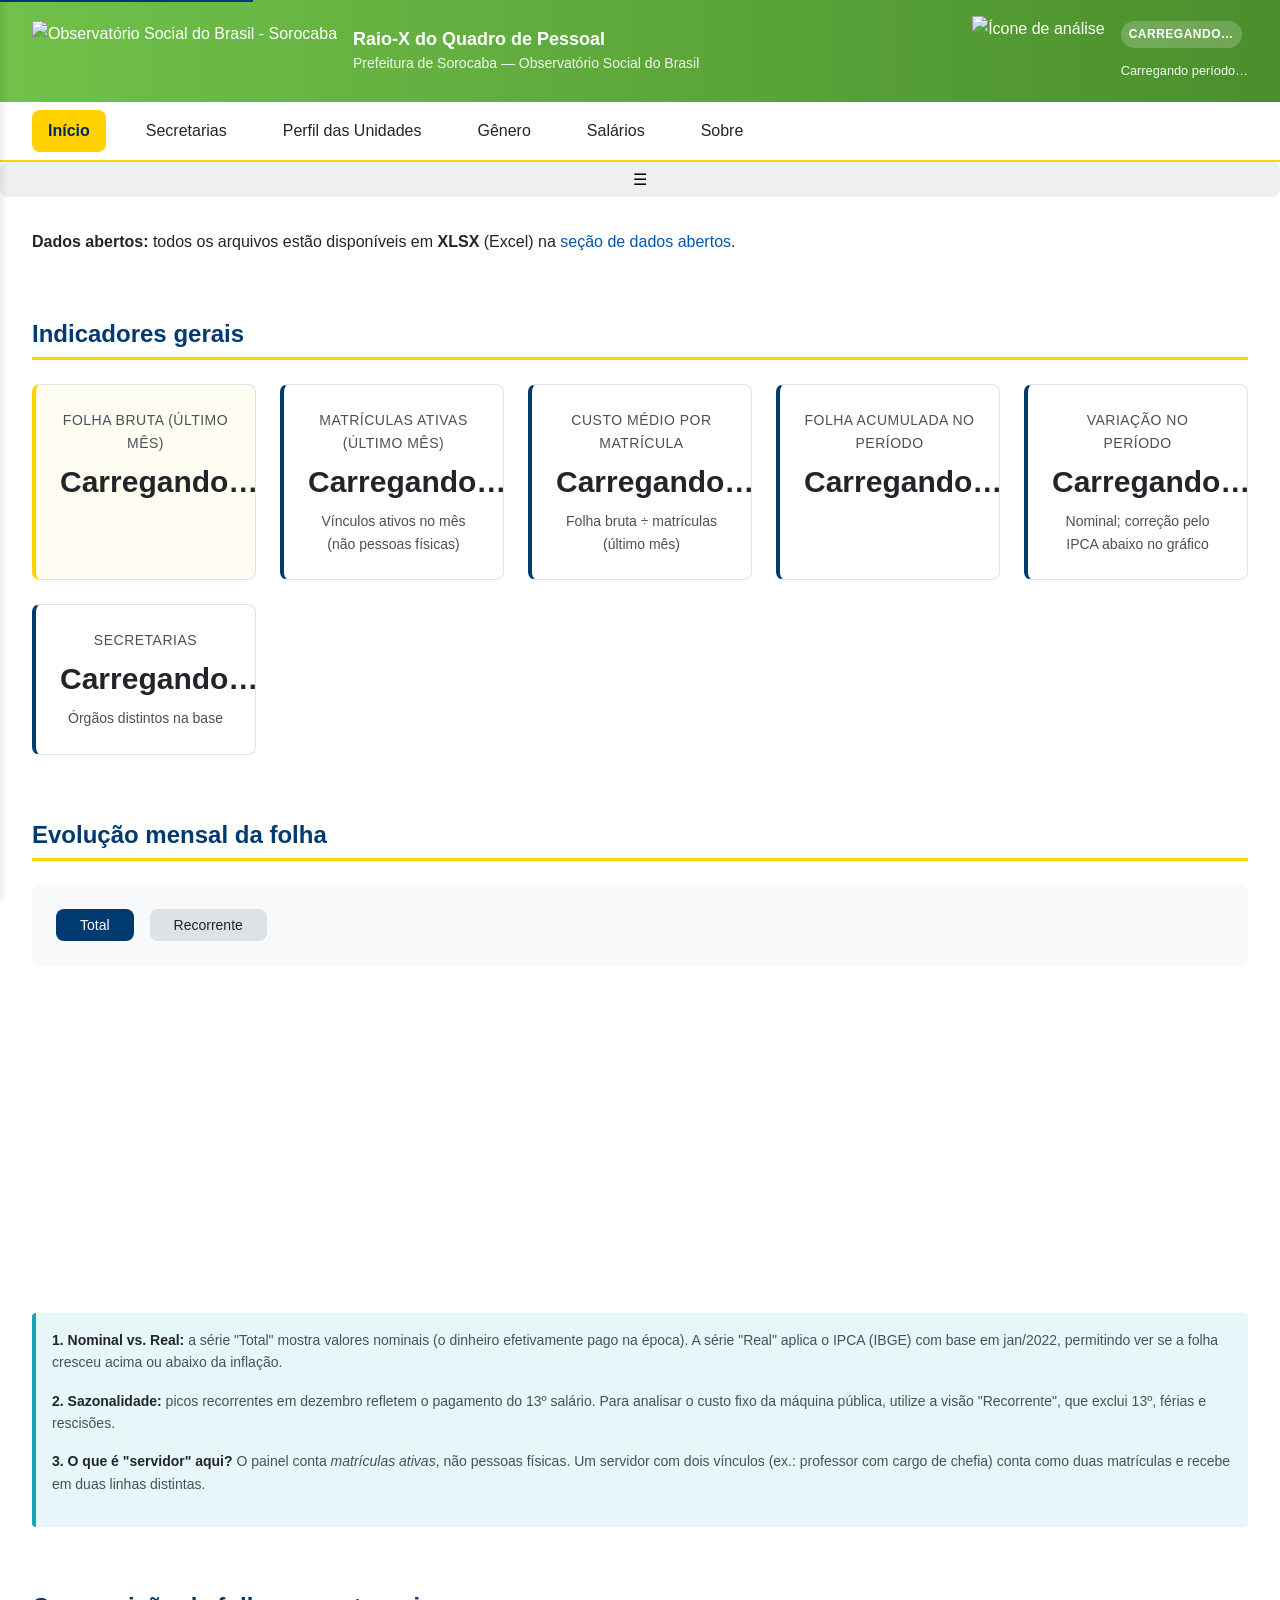
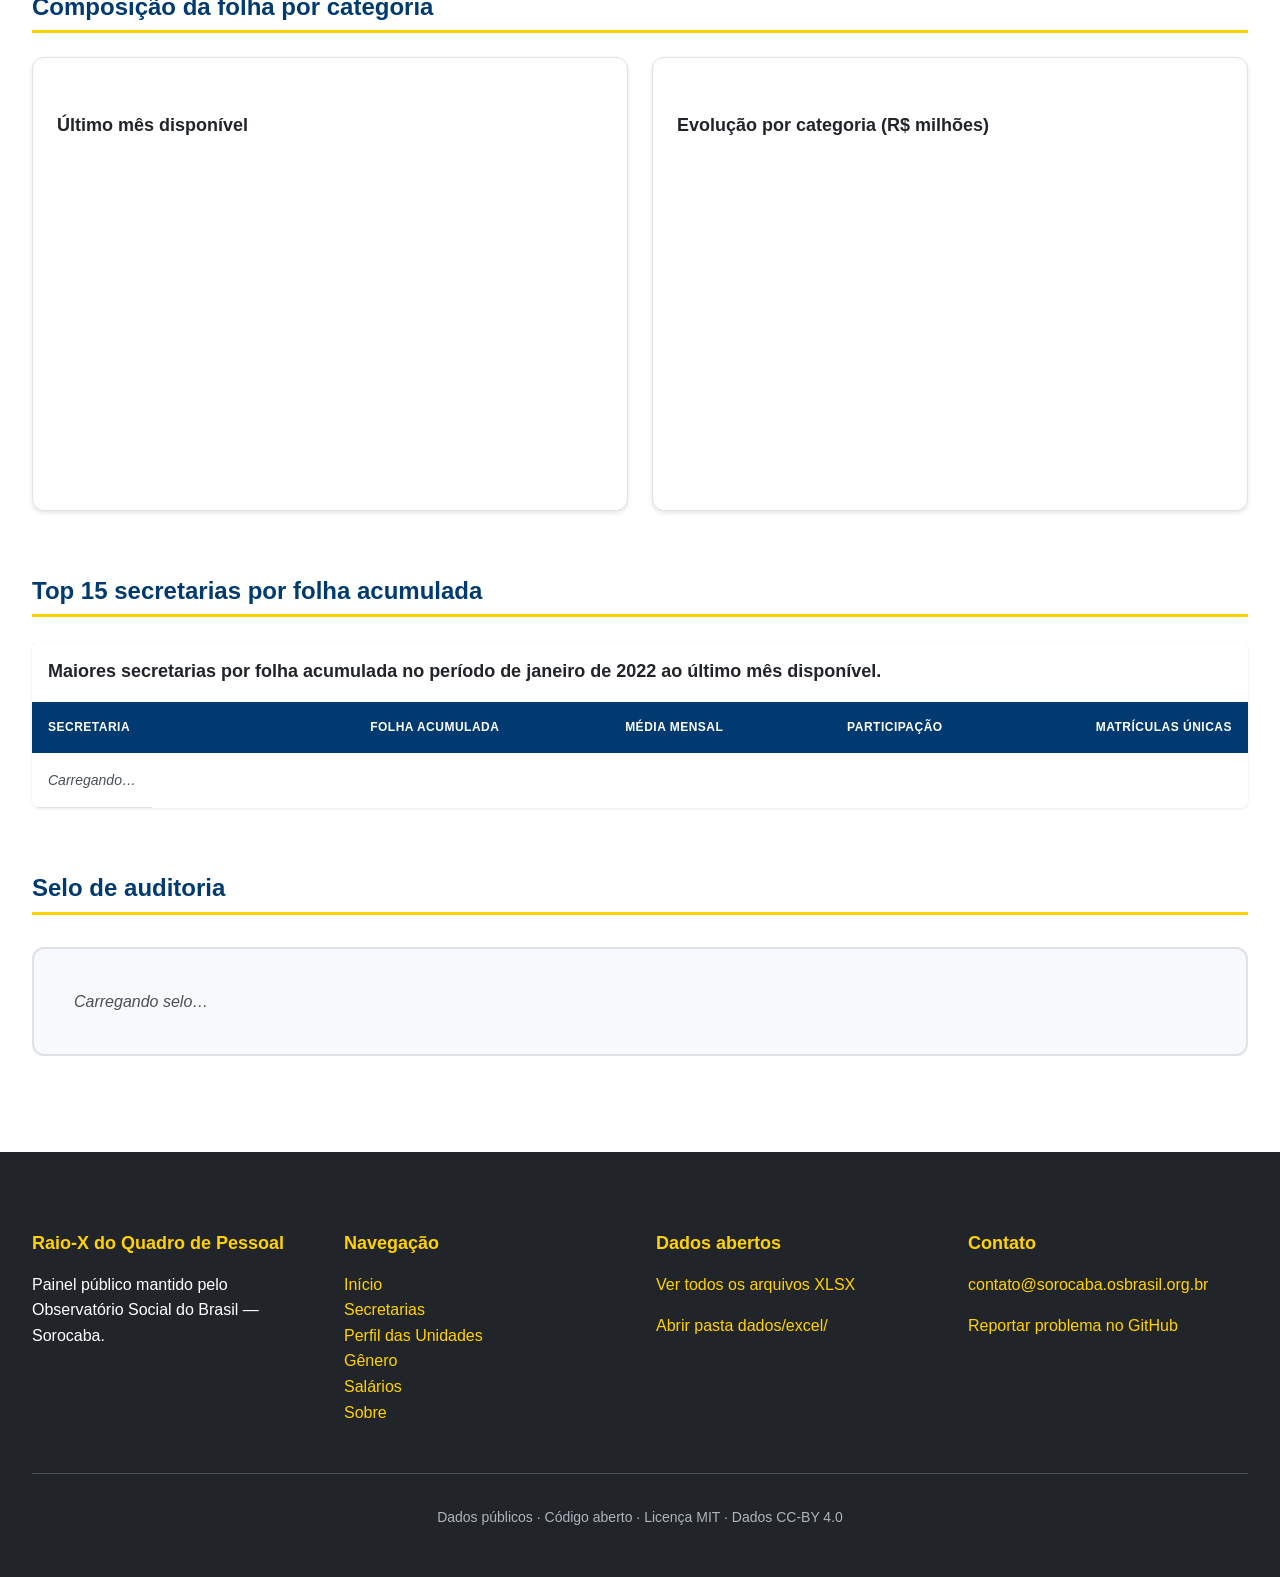
==== index.html @ baae16fc "v6: polimento metodologico completo, correcoes de layout e dados abertos em XLSX" ====
<!DOCTYPE html>
<html lang="pt-BR">
<head>
  <meta charset="UTF-8">
  <meta name="viewport" content="width=device-width, initial-scale=1.0">
  <meta name="description" content="Painel público da folha de pagamento da Prefeitura de Sorocaba. Série histórica, análise por secretaria, distribuição salarial, gênero e infraestrutura das unidades.">
  <meta property="og:title" content="Raio-X do Quadro de Pessoal — Sorocaba">
  <meta property="og:description" content="Painel público da folha de pagamento da Prefeitura de Sorocaba.">
  <meta property="og:image" content="imagens/og-image.png">
  <meta property="og:type" content="website">
  <meta property="og:url" content="https://obs-sorocaba.github.io/raiox-folha-sorocaba/index.html">
  <meta name="twitter:card" content="summary_large_image">
  <link rel="canonical" href="https://obs-sorocaba.github.io/raiox-folha-sorocaba/index.html">
  <link rel="icon" type="image/png" sizes="32x32" href="imagens/favicon-32x32.png">
  <link rel="icon" type="image/png" sizes="16x16" href="imagens/favicon-16x16.png">
  <link rel="apple-touch-icon" sizes="180x180" href="imagens/apple-touch-icon.png">
  <link rel="icon" href="imagens/favicon.ico">
  <link rel="stylesheet" href="assets/style.css?v=6">
  <title>Raio-X do Quadro de Pessoal — Sorocaba</title>
</head>
<body>
  <a href="#conteudo-principal" class="skip-link">Pular para o conteúdo principal</a>

  <!-- =====================================================================
       CABEÇALHO UNIFICADO
       ===================================================================== -->
  <header class="cabecalho">
    <div class="cabecalho-conteudo">
      <div class="cabecalho-identidade">
        <div class="cabecalho-logo-completo">
          <img src="imagens/logo-obs-brasil.png" alt="Observatório Social do Brasil - Sorocaba">
        </div>
        <div class="cabecalho-titulo">
          <h1>Raio-X do Quadro de Pessoal</h1>
          <p>Prefeitura de Sorocaba — Observatório Social do Brasil</p>
        </div>
      </div>
      <div class="cabecalho-meta">
        <img class="cabecalho-lupa" src="imagens/lupa-mapa.png" alt="Ícone de análise" aria-hidden="true">
        <span class="badge-atualizacao" id="badge-atualizacao">Carregando…</span>
        <div class="cabecalho-periodo" id="cabecalho-periodo">
          <span>Carregando período…</span>
        </div>
      </div>
    </div>
  </header>

  <!-- =====================================================================
       MENU DE NAVEGAÇÃO
       ===================================================================== -->
  <nav class="menu" aria-label="Navegação principal">
    <div class="menu-conteudo">
      <a href="index.html" class="ativo" aria-current="page">Início</a>
      <a href="secretarias.html">Secretarias</a>
      <a href="quadro.html">Perfil das Unidades</a>
      <a href="genero.html">Gênero</a>
      <a href="salarios.html">Salários</a>
      <a href="sobre.html">Sobre</a>
      <button class="menu-hamburguer" aria-label="Abrir menu" aria-expanded="false">☰</button>
    </div>
  </nav>

  <!-- =====================================================================
       DRAWER (menu lateral mobile)
       ===================================================================== -->
  <button class="botao-lateral" aria-label="Abrir menu lateral" title="Menu lateral">☰</button>
  <div class="backdrop" aria-hidden="true"></div>
  <aside class="drawer" aria-hidden="true">
    <div class="drawer-cabecalho">
      <h2>Navegação</h2>
      <p>Raio-X do Quadro de Pessoal</p>
      <button class="drawer-fechar" aria-label="Fechar menu">×</button>
    </div>
    <nav class="drawer-nav" aria-label="Menu lateral">
      <a href="index.html" aria-current="page">Início</a>
      <a href="secretarias.html">Secretarias</a>
      <a href="quadro.html">Perfil das Unidades</a>
      <a href="genero.html">Gênero</a>
      <a href="salarios.html">Salários</a>
      <a href="sobre.html">Sobre</a>
    </nav>
    <div class="drawer-rodape">
      <strong>Fonte:</strong> Portal da Transparência de Sorocaba<br>
      Dados públicos, organizados pelo OSB Sorocaba.
    </div>
  </aside>

  <nav class="breadcrumb" id="breadcrumb" aria-label="Você está em"></nav>

  <!-- =====================================================================
       CONTEÚDO PRINCIPAL
       ===================================================================== -->
  <main id="conteudo-principal">

    <section class="secao aviso-dados-abertos">
      <p>
        <strong>Dados abertos:</strong> todos os arquivos estão disponíveis em
        <strong>XLSX</strong> (Excel) na
        <a href="sobre.html#dados-abertos">seção de dados abertos</a>.
      </p>
    </section>

    <!-- Indicadores gerais -->
    <section class="secao">
      <h2 class="secao-titulo">Indicadores gerais</h2>
      <div class="kpis" id="kpis-principais">
        <div class="kpi destaque">
          <div class="rotulo">Folha bruta (último mês)</div>
          <div class="valor" id="kpi-folha-ultimo">Carregando…</div>
          <div class="detalhe" id="kpi-folha-ultimo-detalhe"></div>
        </div>
        <div class="kpi">
          <div class="rotulo">Matrículas ativas (último mês)</div>
          <div class="valor" id="kpi-matriculas-ultimo">Carregando…</div>
          <div class="detalhe">Vínculos ativos no mês (não pessoas físicas)</div>
        </div>
        <div class="kpi">
          <div class="rotulo">Custo médio por matrícula</div>
          <div class="valor" id="kpi-ticket-medio">Carregando…</div>
          <div class="detalhe">Folha bruta ÷ matrículas (último mês)</div>
        </div>
        <div class="kpi">
          <div class="rotulo">Folha acumulada no período</div>
          <div class="valor" id="kpi-folha-total">Carregando…</div>
          <div class="detalhe" id="kpi-folha-total-detalhe"></div>
        </div>
        <div class="kpi">
          <div class="rotulo">Variação no período</div>
          <div class="valor" id="kpi-variacao">Carregando…</div>
          <div class="detalhe">Nominal; correção pelo IPCA abaixo no gráfico</div>
        </div>
        <div class="kpi">
          <div class="rotulo">Secretarias</div>
          <div class="valor" id="kpi-secretarias">Carregando…</div>
          <div class="detalhe">Órgãos distintos na base</div>
        </div>
      </div>
    </section>

    <!-- Evolução mensal -->
    <section class="secao">
      <h2 class="secao-titulo">Evolução mensal da folha</h2>
      <div class="filtros" role="tablist" aria-label="Alternar visualização">
        <button class="primario toggle-btn ativo" data-modo="total" role="tab" aria-selected="true">Total</button>
        <button class="secundario toggle-btn" data-modo="recorrente" role="tab" aria-selected="false">Recorrente</button>
      </div>
      <div class="grafico-container">
        <canvas id="grafico-folha-mensal" aria-labelledby="descricao-folha-mensal"></canvas>
      </div>
      <p id="descricao-folha-mensal" class="visually-hidden">
        Gráfico de linha mostrando a evolução mensal da folha bruta entre janeiro de 2022 e o último mês disponível.
      </p>

      <div class="aviso-metodologico">
        <p><strong>1. Nominal vs. Real:</strong> a série "Total" mostra valores nominais (o dinheiro efetivamente pago na época). A série "Real" aplica o IPCA (IBGE) com base em jan/2022, permitindo ver se a folha cresceu acima ou abaixo da inflação.</p>
        <p><strong>2. Sazonalidade:</strong> picos recorrentes em dezembro refletem o pagamento do 13º salário. Para analisar o custo fixo da máquina pública, utilize a visão "Recorrente", que exclui 13º, férias e rescisões.</p>
        <p><strong>3. O que é "servidor" aqui?</strong> O painel conta <em>matrículas ativas</em>, não pessoas físicas. Um servidor com dois vínculos (ex.: professor com cargo de chefia) conta como duas matrículas e recebe em duas linhas distintas.</p>
      </div>
    </section>

    <!-- Composição por categoria -->
    <section class="secao">
      <h2 class="secao-titulo">Composição da folha por categoria</h2>
      <div class="grade grade-2">
        <div class="cartao">
          <h3 class="cartao-titulo">Último mês disponível</h3>
          <div class="grafico-container">
            <canvas id="grafico-composicao-rosca" aria-labelledby="descricao-composicao-rosca"></canvas>
          </div>
          <p id="descricao-composicao-rosca" class="visually-hidden">
            Gráfico de rosca mostrando a distribuição da folha bruta do último mês por categoria de vínculo.
          </p>
        </div>
        <div class="cartao">
          <h3 class="cartao-titulo">Evolução por categoria (R$ milhões)</h3>
          <div class="grafico-container">
            <canvas id="grafico-composicao-evolucao" aria-labelledby="descricao-composicao-evolucao"></canvas>
          </div>
          <p id="descricao-composicao-evolucao" class="visually-hidden">
            Gráfico de linhas mostrando a evolução mensal da folha por categoria de vínculo.
          </p>
        </div>
      </div>
    </section>

    <!-- Top 15 secretarias -->
    <section class="secao">
      <h2 class="secao-titulo">Top 15 secretarias por folha acumulada</h2>
      <div class="tabela-wrap">
        <table id="tabela-secretarias" aria-describedby="descricao-tabela-secretarias">
          <caption id="descricao-tabela-secretarias">
            Maiores secretarias por folha acumulada no período de janeiro de 2022 ao último mês disponível.
          </caption>
          <thead>
            <tr>
              <th scope="col">Secretaria</th>
              <th scope="col" class="numerico">Folha acumulada</th>
              <th scope="col" class="numerico">Média mensal</th>
              <th scope="col" class="numerico">Participação</th>
              <th scope="col" class="numerico">Matrículas únicas</th>
            </tr>
          </thead>
          <tbody>
            <tr><td colspan="5" class="carregando">Carregando…</td></tr>
          </tbody>
        </table>
      </div>
    </section>

    <!-- Selo de auditoria -->
    <section class="secao">
      <h2 class="secao-titulo">Selo de auditoria</h2>
      <dl class="selo" id="selo-conteudo">
        <div class="carregando">Carregando selo…</div>
      </dl>
    </section>

  </main>

  <!-- =====================================================================
       RODAPÉ
       ===================================================================== -->
  <footer class="rodape">
    <div class="rodape-conteudo">
      <div>
        <h3>Raio-X do Quadro de Pessoal</h3>
        <p>Painel público mantido pelo Observatório Social do Brasil — Sorocaba.</p>
      </div>
      <div>
        <h3>Navegação</h3>
        <p>
          <a href="index.html">Início</a><br>
          <a href="secretarias.html">Secretarias</a><br>
          <a href="quadro.html">Perfil das Unidades</a><br>
          <a href="genero.html">Gênero</a><br>
          <a href="salarios.html">Salários</a><br>
          <a href="sobre.html">Sobre</a>
        </p>
      </div>
      <div>
        <h3>Dados abertos</h3>
        <p><a href="sobre.html#dados-abertos">Ver todos os arquivos XLSX</a></p>
        <p><a href="dados/excel/">Abrir pasta dados/excel/</a></p>
      </div>
      <div>
        <h3>Contato</h3>
        <p><a href="mailto:contato@sorocaba.osbrasil.org.br">contato@sorocaba.osbrasil.org.br</a></p>
        <p><a href="https://github.com/obs-sorocaba/raiox-folha-sorocaba/issues" target="_blank" rel="noopener">Reportar problema no GitHub</a></p>
      </div>
    </div>
    <div class="rodape-final">
      <span id="rodape-atualizacao">Dados públicos · Código aberto · Licença MIT · Dados CC-BY 4.0</span>
    </div>
  </footer>

  <noscript>
    <div class="aviso-metodologico" style="margin: 2rem auto; max-width: 800px;">
      <strong>Este painel usa JavaScript para carregar os dados e renderizar gráficos.</strong>
      Sem JavaScript, os dados brutos continuam disponíveis na pasta
      <a href="dados/excel/">dados/excel/</a> (formato XLSX).
    </div>
  </noscript>

  <script src="https://cdn.jsdelivr.net/npm/chart.js@4.4.0/dist/chart.umd.min.js" defer></script>
  <script src="https://cdn.jsdelivr.net/npm/papaparse@5.4.1/papaparse.min.js" defer></script>
  <script src="assets/app.js?v=6" defer></script>
  <script src="assets/pagina_inicial.js?v=6" defer></script>
</body>
</html>
---- assets/style.css ----
/* ==========================================================================
   Raio-X do Quadro de Pessoal — Sorocaba
   Design System e Estilos Globais
   v6 — Cabeçalho unificado com lupa maior (grid 2x2)
   ========================================================================== */

/* ==========================================================================
   1. RESET E BASE
   ========================================================================== */

*,
*::before,
*::after {
  box-sizing: border-box;
  margin: 0;
  padding: 0;
}

html {
  font-size: 16px;
  scroll-behavior: smooth;
  -webkit-text-size-adjust: 100%;
}

body {
  font-family: -apple-system, BlinkMacSystemFont, "Segoe UI", Roboto, "Helvetica Neue", Arial, sans-serif;
  line-height: 1.6;
  color: var(--texto-principal);
  background-color: var(--fundo-base);
  min-height: 100vh;
  display: flex;
  flex-direction: column;
}

/* ==========================================================================
   2. VARIÁVEIS CSS — IDENTIDADE VISUAL
   ========================================================================== */

:root {
  /* Cores Institucionais OSB */
  --azul-osb: #003a70;
  --azul-osb-escuro: #002850;
  --azul-osb-claro: #0056b3;
  --amarelo-osb: #ffd200;
  --amarelo-osb-escuro: #e6bd00;
  --verde-osb: #00612f;
  --verde-osb-claro: #00875a;
  --verde-cabecalho-1: #71c14a;
  --verde-cabecalho-2: #4a8f2c;

  /* Paleta de Dados — Viridis (acessível para daltônicos) */
  --viridis-1: #440154;
  --viridis-2: #31688e;
  --viridis-3: #35b779;
  --viridis-4: #fde725;
  --viridis-5: #440154;

  /* Grupos Auditáveis — Cores Canônicas */
  --cor-efetivos: #2a788e;
  --cor-funcao: #7ad151;
  --cor-comissionados: #fde725;
  --cor-flexiveis: #414487;
  --cor-inativos: #999999;
  --cor-nc: #cc0000;

  /* Semáforo de Status */
  --cor-sucesso: #28a745;
  --cor-aviso: #ffc107;
  --cor-erro: #dc3545;
  --cor-info: #17a2b8;

  /* Neutros */
  --branco: #ffffff;
  --cinza-50: #f8f9fa;
  --cinza-100: #e9ecef;
  --cinza-200: #dee2e6;
  --cinza-300: #ced4da;
  --cinza-400: #adb5bd;
  --cinza-500: #6c757d;
  --cinza-600: #495057;
  --cinza-700: #343a40;
  --cinza-800: #212529;
  --preto: #000000;

  /* Semânticas */
  --fundo-base: var(--branco);
  --fundo-card: var(--branco);
  --fundo-header: var(--azul-osb);
  --texto-principal: var(--cinza-800);
  --texto-secundario: var(--cinza-600);
  --texto-inverso: var(--branco);
  --borda: var(--cinza-200);
  --borda-foco: var(--azul-osb-claro);
  --sombra: rgba(0, 0, 0, 0.1);
  --sombra-hover: rgba(0, 0, 0, 0.15);

  /* Tipografia */
  --fonte-base: 1rem;
  --fonte-sm: 0.875rem;
  --fonte-lg: 1.125rem;
  --fonte-xl: 1.25rem;
  --fonte-2xl: 1.5rem;
  --fonte-3xl: 1.875rem;
  --fonte-4xl: 2.25rem;

  /* Espaçamentos */
  --espaco-xs: 0.25rem;
  --espaco-sm: 0.5rem;
  --espaco-md: 1rem;
  --espaco-lg: 1.5rem;
  --espaco-xl: 2rem;
  --espaco-2xl: 3rem;
  --espaco-3xl: 4rem;

  /* Border Radius */
  --radius-sm: 0.25rem;
  --radius-md: 0.5rem;
  --radius-lg: 0.75rem;
  --radius-xl: 1rem;
  --radius-full: 9999px;

  /* Transições */
  --transicao-rapida: 150ms ease-in-out;
  --transicao-normal: 250ms ease-in-out;
  --transicao-lenta: 350ms ease-in-out;

  /* Z-index */
  --z-dropdown: 1000;
  --z-sticky: 1020;
  --z-fixed: 1030;
  --z-modal-backdrop: 1040;
  --z-modal: 1050;
  --z-popover: 1060;
  --z-tooltip: 1070;
}

/* ==========================================================================
   3. TIPOGRAFIA
   ========================================================================== */

h1, h2, h3, h4, h5, h6 {
  font-weight: 600;
  line-height: 1.3;
  margin-bottom: var(--espaco-md);
  color: var(--texto-principal);
}

h1 {
  font-size: var(--fonte-4xl);
  margin-bottom: var(--espaco-lg);
}

h2 {
  font-size: var(--fonte-3xl);
  margin-top: var(--espaco-2xl);
}

h3 {
  font-size: var(--fonte-2xl);
  margin-top: var(--espaco-xl);
}

h4 {
  font-size: var(--fonte-xl);
}

p {
  margin-bottom: var(--espaco-md);
}

a {
  color: var(--azul-osb-claro);
  text-decoration: none;
  transition: color var(--transicao-rapida);
}

a:hover {
  color: var(--azul-osb);
  text-decoration: underline;
}

a:focus-visible {
  outline: 2px solid var(--borda-foco);
  outline-offset: 2px;
  border-radius: var(--radius-sm);
}

strong {
  font-weight: 600;
}

small {
  font-size: var(--fonte-sm);
  color: var(--texto-secundario);
}

code {
  font-family: "Courier New", Courier, monospace;
  font-size: 0.9em;
  background-color: var(--cinza-100);
  padding: 0.125rem 0.375rem;
  border-radius: var(--radius-sm);
  color: var(--cinza-700);
}

/* ==========================================================================
   4. LAYOUT — CABEÇALHO UNIFICADO (v6)
   ========================================================================== */

.cabecalho {
  background: linear-gradient(to right, var(--verde-cabecalho-1), var(--verde-cabecalho-2));
  color: var(--branco);
  padding: var(--espaco-md) var(--espaco-xl);
  box-shadow: 0 2px 4px var(--sombra);
  position: sticky;
  top: 0;
  z-index: var(--z-sticky);
}

.cabecalho-conteudo {
  display: flex;
  justify-content: space-between;
  align-items: center;
  max-width: 1400px;
  margin: 0 auto;
  flex-wrap: wrap;
  gap: var(--espaco-md);
}

/* Identidade (Lado Esquerdo) */
.cabecalho-identidade {
  display: flex;
  align-items: center;
  gap: var(--espaco-md);
  min-width: 0;
}

.cabecalho-logo-completo {
  flex-shrink: 0;
}

.cabecalho-logo-completo img {
  height: 60px;
  width: auto;
  display: block;
}

.cabecalho-titulo {
  min-width: 0;
}

.cabecalho-titulo h1 {
  font-size: var(--fonte-lg);
  margin: 0;
  font-weight: 600;
  color: var(--branco);
  white-space: nowrap;
  overflow: hidden;
  text-overflow: ellipsis;
}

.cabecalho-titulo p {
  font-size: var(--fonte-sm);
  margin: 0;
  color: var(--branco);
  opacity: 0.9;
}

/* Metadados e Lupa (Lado Direito) — grid 2x2 */
.cabecalho-meta {
  display: grid;
  grid-template-columns: auto 1fr;
  grid-template-rows: auto auto;
  align-items: center;
  column-gap: var(--espaco-md);
  row-gap: var(--espaco-xs);
  flex-shrink: 0;
  max-width: 480px;
}

.cabecalho-lupa {
  grid-column: 1;
  grid-row: 1 / 3;          /* ocupa as duas linhas da esquerda */
  height: 70px;             /* lupa maior, agora que sobra espaço */
  width: auto;
  display: block;
  margin-bottom: 0;
}

.badge-atualizacao {
  grid-column: 2;
  grid-row: 1;
  justify-self: start;
  background-color: rgba(255, 255, 255, 0.2);
  color: var(--branco);
  padding: var(--espaco-xs) var(--espaco-sm);
  border-radius: var(--radius-full);
  font-size: 0.75rem;
  font-weight: 600;
  text-transform: uppercase;
  letter-spacing: 0.5px;
  white-space: nowrap;
}

.badge-atualizacao.indisponivel {
  background-color: rgba(220, 53, 69, 0.5);
}

.cabecalho-periodo {
  grid-column: 2;
  grid-row: 2;
  font-size: 0.8rem;
  color: var(--branco);
  opacity: 0.95;
  text-align: left;
  white-space: nowrap;
}

/* ==========================================================================
   5. NAVEGAÇÃO
   ========================================================================== */

.menu {
  background-color: var(--branco);
  border-bottom: 2px solid var(--amarelo-osb);
  padding: var(--espaco-sm) var(--espaco-xl);
  position: sticky;
  top: 0;
  z-index: var(--z-sticky);
}

.menu-conteudo {
  display: flex;
  gap: var(--espaco-lg);
  align-items: center;
  max-width: 1400px;
  margin: 0 auto;
}

.menu a {
  color: var(--texto-principal);
  font-weight: 500;
  padding: var(--espaco-sm) var(--espaco-md);
  border-radius: var(--radius-md);
  transition: all var(--transicao-rapida);
  text-decoration: none;
}

.menu a:hover {
  background-color: var(--cinza-50);
  color: var(--azul-osb);
}

.menu a.ativo {
  background-color: var(--amarelo-osb);
  color: var(--azul-osb-escuro);
  font-weight: 600;
}

.menu-hamburguer {
  display: none;
  background: none;
  border: none;
  font-size: 1.5rem;
  cursor: pointer;
  padding: var(--espaco-sm);
  color: var(--texto-principal);
}

/* Drawer lateral (mobile) */
.drawer {
  position: fixed;
  top: 0;
  left: -300px;
  width: 300px;
  height: 100vh;
  background-color: var(--branco);
  box-shadow: 2px 0 8px var(--sombra);
  transition: left var(--transicao-normal);
  z-index: var(--z-modal);
  overflow-y: auto;
}

.drawer.aberto {
  left: 0;
}

.drawer-header,
.drawer-cabecalho {
  background-color: var(--azul-osb);
  color: var(--texto-inverso);
  padding: var(--espaco-lg);
}

.drawer-nav {
  padding: var(--espaco-md);
}

.drawer-nav a {
  display: block;
  padding: var(--espaco-md);
  color: var(--texto-principal);
  border-radius: var(--radius-md);
  margin-bottom: var(--espaco-xs);
  text-decoration: none;
}

.drawer-nav a:hover {
  background-color: var(--cinza-50);
}

.drawer-backdrop,
.backdrop {
  position: fixed;
  top: 0;
  left: 0;
  width: 100%;
  height: 100%;
  background-color: rgba(0, 0, 0, 0.5);
  z-index: var(--z-modal-backdrop);
  opacity: 0;
  pointer-events: none;
  transition: opacity var(--transicao-normal);
}

.drawer-backdrop.visivel,
.backdrop.aberto {
  opacity: 1;
  pointer-events: auto;
}

/* ==========================================================================
   6. LAYOUT — MAIN E CONTAINER
   ========================================================================== */

main {
  flex: 1;
  max-width: 1400px;
  margin: 0 auto;
  padding: var(--espaco-xl);
  width: 100%;
}

.secao {
  margin-bottom: var(--espaco-3xl);
}

.secao-titulo {
  font-size: var(--fonte-2xl);
  color: var(--azul-osb);
  border-bottom: 3px solid var(--amarelo-osb);
  padding-bottom: var(--espaco-sm);
  margin-bottom: var(--espaco-lg);
}

.grade {
  display: grid;
  gap: var(--espaco-lg);
}

.grade-2 {
  grid-template-columns: repeat(auto-fit, minmax(300px, 1fr));
}

.grade-3 {
  grid-template-columns: repeat(auto-fit, minmax(250px, 1fr));
}

.grade-4 {
  grid-template-columns: repeat(auto-fit, minmax(200px, 1fr));
}

/* ==========================================================================
   7. COMPONENTES — CARDS E KPIS
   ========================================================================== */

.cartao {
  background-color: var(--fundo-card);
  border: 1px solid var(--borda);
  border-radius: var(--radius-lg);
  padding: var(--espaco-lg);
  box-shadow: 0 2px 4px var(--sombra);
  transition: box-shadow var(--transicao-rapida);
}

.cartao:hover {
  box-shadow: 0 4px 8px var(--sombra-hover);
}

.cartao-titulo {
  font-size: var(--fonte-lg);
  font-weight: 600;
  color: var(--texto-principal);
  margin-bottom: var(--espaco-md);
}

.kpis {
  display: grid;
  grid-template-columns: repeat(auto-fit, minmax(200px, 1fr));
  gap: var(--espaco-lg);
  margin-bottom: var(--espaco-xl);
}

.kpi {
  background-color: var(--fundo-card);
  border: 1px solid var(--borda);
  border-left: 4px solid var(--azul-osb);
  border-radius: var(--radius-md);
  padding: var(--espaco-lg);
  text-align: center;
}

.kpi.destaque {
  border-left-color: var(--amarelo-osb);
  background-color: rgba(255, 210, 0, 0.05);
}

.kpi.alerta,
.kpi.positivo {
  border-left-color: var(--cor-erro);
  background-color: rgba(220, 53, 69, 0.05);
}

.kpi .rotulo {
  font-size: var(--fonte-sm);
  color: var(--texto-secundario);
  text-transform: uppercase;
  letter-spacing: 0.5px;
  margin-bottom: var(--espaco-xs);
}

.kpi .valor {
  font-size: var(--fonte-3xl);
  font-weight: 700;
  color: var(--texto-principal);
  margin-bottom: var(--espaco-xs);
  font-variant-numeric: tabular-nums;
}

.kpi .detalhe {
  font-size: var(--fonte-sm);
  color: var(--texto-secundario);
}

/* ==========================================================================
   8. COMPONENTES — TABELAS
   ========================================================================== */

.tabela-wrap {
  overflow-x: auto;
  margin: var(--espaco-lg) 0;
  border-radius: var(--radius-md);
  box-shadow: 0 1px 3px var(--sombra);
}

table {
  width: 100%;
  border-collapse: collapse;
  background-color: var(--fundo-card);
  font-size: var(--fonte-sm);
}

caption {
  font-size: var(--fonte-lg);
  font-weight: 600;
  color: var(--texto-principal);
  padding: var(--espaco-md);
  text-align: left;
  caption-side: top;
}

thead {
  background-color: var(--azul-osb);
  color: var(--texto-inverso);
}

th {
  padding: var(--espaco-md);
  text-align: left;
  font-weight: 600;
  text-transform: uppercase;
  font-size: 0.75rem;
  letter-spacing: 0.5px;
}

td {
  padding: var(--espaco-md);
  border-bottom: 1px solid var(--borda);
}

tbody tr:hover {
  background-color: var(--cinza-50);
}

td.numerico,
th.numerico,
td.numero {
  text-align: right;
  font-variant-numeric: tabular-nums;
}

/* ==========================================================================
   9. COMPONENTES — GRÁFICOS
   ========================================================================== */

.grafico-container {
  position: relative;
  width: 100%;
  min-height: 300px;
  margin: var(--espaco-lg) 0;
}

.grafico-container.baixo {
  min-height: 220px;
}

canvas {
  max-width: 100%;
  height: auto;
}

/* ==========================================================================
   10. COMPONENTES — FILTROS E FORMULÁRIOS
   ========================================================================== */

.filtros {
  display: flex;
  gap: var(--espaco-md);
  flex-wrap: wrap;
  margin-bottom: var(--espaco-lg);
  padding: var(--espaco-lg);
  background-color: var(--cinza-50);
  border-radius: var(--radius-md);
}

.filtro-grupo,
.filtro-item {
  display: flex;
  flex-direction: column;
  gap: var(--espaco-xs);
  flex: 1;
  min-width: 180px;
}

.filtro-grupo label,
.filtro-item label {
  font-size: var(--fonte-sm);
  font-weight: 500;
  color: var(--texto-secundario);
}

select,
input[type="text"],
input[type="number"],
input[type="search"] {
  padding: var(--espaco-sm) var(--espaco-md);
  border: 1px solid var(--borda);
  border-radius: var(--radius-md);
  font-size: var(--fonte-base);
  background-color: var(--branco);
  color: var(--texto-principal);
  transition: border-color var(--transicao-rapida);
}

select:focus,
input:focus {
  outline: none;
  border-color: var(--borda-foco);
  box-shadow: 0 0 0 3px rgba(0, 86, 179, 0.1);
}

button {
  padding: var(--espaco-sm) var(--espaco-lg);
  border: none;
  border-radius: var(--radius-md);
  font-size: var(--fonte-base);
  font-weight: 500;
  cursor: pointer;
  transition: all var(--transicao-rapida);
}

button.primario,
.toggle-btn.primario {
  background-color: var(--azul-osb);
  color: var(--texto-inverso);
}

button.primario:hover,
.toggle-btn.primario:hover {
  background-color: var(--azul-osb-escuro);
}

button.secundario,
.toggle-btn.secundario {
  background-color: var(--cinza-200);
  color: var(--texto-principal);
}

button.secundario:hover,
.toggle-btn.secundario:hover {
  background-color: var(--cinza-300);
}

.toggle-btn {
  border: none;
  padding: var(--espaco-sm) var(--espaco-lg);
  border-radius: var(--radius-md);
  cursor: pointer;
  font-size: var(--fonte-sm);
  font-weight: 500;
  transition: all var(--transicao-rapida);
}

.toggle-btn.ativo {
  background-color: var(--azul-osb);
  color: var(--texto-inverso);
}

button:focus-visible,
.toggle-btn:focus-visible {
  outline: 2px solid var(--borda-foco);
  outline-offset: 2px;
}

/* ==========================================================================
   11. COMPONENTES — BADGES E TAGS
   ========================================================================== */

.badge {
  display: inline-block;
  padding: var(--espaco-xs) var(--espaco-sm);
  border-radius: var(--radius-full);
  font-size: 0.75rem;
  font-weight: 600;
  text-transform: uppercase;
  letter-spacing: 0.5px;
}

.badge.efetivos {
  background-color: var(--cor-efetivos);
  color: var(--branco);
}

.badge.funcao {
  background-color: var(--cor-funcao);
  color: var(--cinza-800);
}

.badge.comissionados {
  background-color: var(--cor-comissionados);
  color: var(--cinza-800);
}

.badge.flexiveis {
  background-color: var(--cor-flexiveis);
  color: var(--branco);
}

.badge.inativos {
  background-color: var(--cor-inativos);
  color: var(--branco);
}

.badge.nc,
.badge.positivo {
  background-color: var(--cor-nc);
  color: var(--branco);
}

.badge.alerta {
  background-color: var(--cor-aviso);
  color: var(--cinza-800);
}

/* ==========================================================================
   12. COMPONENTES — SELO DE AUDITORIA
   ========================================================================== */

.selo {
  background-color: var(--cinza-50);
  border: 2px solid var(--borda);
  border-radius: var(--radius-lg);
  padding: var(--espaco-lg);
  margin: var(--espaco-xl) 0;
}

.selo.ok {
  border-color: var(--cor-sucesso);
  background-color: rgba(40, 167, 69, 0.05);
}

.selo.alerta {
  border-color: var(--cor-aviso);
  background-color: rgba(255, 193, 7, 0.05);
}

.selo-titulo {
  font-size: var(--fonte-lg);
  font-weight: 600;
  margin-bottom: var(--espaco-md);
  display: flex;
  align-items: center;
  gap: var(--espaco-sm);
}

.selo-status {
  display: inline-block;
  width: 12px;
  height: 12px;
  border-radius: 50%;
  background-color: var(--cor-sucesso);
}

.selo.alerta .selo-status {
  background-color: var(--cor-aviso);
}

.selo-grid {
  display: grid;
  grid-template-columns: repeat(auto-fit, minmax(200px, 1fr));
  gap: var(--espaco-md);
  margin-top: var(--espaco-md);
}

.selo-item {
  display: flex;
  flex-direction: column;
}

.selo-item .rotulo {
  font-size: var(--fonte-sm);
  color: var(--texto-secundario);
  text-transform: uppercase;
}

.selo-item .valor {
  font-size: var(--fonte-base);
  font-weight: 600;
  color: var(--texto-principal);
}

.selo dt {
  font-size: var(--fonte-sm);
  color: var(--texto-secundario);
  text-transform: uppercase;
  letter-spacing: 0.4px;
  margin-top: var(--espaco-sm);
}

.selo dd {
  font-size: var(--fonte-base);
  font-weight: 600;
  color: var(--texto-principal);
  margin-bottom: var(--espaco-xs);
}

.selo .ok {
  background-color: rgba(40, 167, 69, 0.1);
  border-left: 4px solid var(--cor-sucesso);
  padding: var(--espaco-md);
  border-radius: var(--radius-sm);
  margin-top: var(--espaco-md);
  font-size: var(--fonte-sm);
}

.selo .alerta {
  background-color: rgba(255, 193, 7, 0.15);
  border-left: 4px solid var(--cor-aviso);
  padding: var(--espaco-md);
  border-radius: var(--radius-sm);
  margin-top: var(--espaco-md);
  font-size: var(--fonte-sm);
}

/* ==========================================================================
   13. COMPONENTES — AVISOS E NOTAS METODOLÓGICAS
   ========================================================================== */

.aviso-metodologico {
  background-color: rgba(23, 162, 184, 0.1);
  border-left: 4px solid var(--cor-info);
  padding: var(--espaco-md);
  margin: var(--espaco-lg) 0;
  border-radius: var(--radius-sm);
  font-size: var(--fonte-sm);
  color: var(--texto-secundario);
}

.aviso-metodologico strong {
  color: var(--texto-principal);
}

.erro {
  background-color: rgba(220, 53, 69, 0.1);
  border-left: 4px solid var(--cor-erro);
  padding: var(--espaco-lg);
  margin: var(--espaco-lg) 0;
  border-radius: var(--radius-sm);
  color: var(--texto-principal);
}

.aviso-erro {
  color: var(--cor-erro);
  background-color: rgba(220, 53, 69, 0.05);
  padding: var(--espaco-md);
  text-align: center;
}

.aviso-vazio {
  color: var(--texto-secundario);
  background-color: var(--cinza-50);
  padding: var(--espaco-md);
  text-align: center;
}

.aviso-noscript {
  background-color: rgba(255, 193, 7, 0.15);
  border-left: 4px solid var(--cor-aviso);
  padding: var(--espaco-md);
  border-radius: var(--radius-sm);
  font-size: var(--fonte-sm);
}

.carregando {
  display: inline-block;
  padding: var(--espaco-md);
  color: var(--texto-secundario);
  font-style: italic;
}

/* ==========================================================================
   14. FOOTER
   ========================================================================== */

footer,
.rodape {
  background-color: var(--cinza-800);
  color: var(--texto-inverso);
  padding: var(--espaco-2xl) var(--espaco-xl);
  margin-top: auto;
}

footer a,
.rodape a {
  color: var(--amarelo-osb);
}

footer a:hover,
.rodape a:hover {
  color: var(--branco);
}

.footer-conteudo,
.rodape-conteudo {
  max-width: 1400px;
  margin: 0 auto;
  display: grid;
  grid-template-columns: repeat(auto-fit, minmax(250px, 1fr));
  gap: var(--espaco-xl);
}

.footer-secao h3,
.rodape h3 {
  color: var(--amarelo-osb);
  font-size: var(--fonte-lg);
  margin-bottom: var(--espaco-md);
}

.footer-secao ul {
  list-style: none;
}

.footer-secao li {
  margin-bottom: var(--espaco-sm);
}

.footer-creditos,
.rodape-final {
  text-align: center;
  margin-top: var(--espaco-xl);
  padding-top: var(--espaco-xl);
  border-top: 1px solid var(--cinza-600);
  font-size: var(--fonte-sm);
  color: var(--cinza-400);
}

/* ==========================================================================
   15. UTILITÁRIOS
   ========================================================================== */

.texto-centro {
  text-align: center;
}

.texto-direita {
  text-align: right;
}

.mt-0 { margin-top: 0; }
.mt-1 { margin-top: var(--espaco-sm); }
.mt-2 { margin-top: var(--espaco-md); }
.mt-3 { margin-top: var(--espaco-lg); }
.mt-4 { margin-top: var(--espaco-xl); }

.mb-0 { margin-bottom: 0; }
.mb-1 { margin-bottom: var(--espaco-sm); }
.mb-2 { margin-bottom: var(--espaco-md); }
.mb-3 { margin-bottom: var(--espaco-lg); }
.mb-4 { margin-bottom: var(--espaco-xl); }

.visually-hidden {
  position: absolute;
  width: 1px;
  height: 1px;
  padding: 0;
  margin: -1px;
  overflow: hidden;
  clip: rect(0, 0, 0, 0);
  white-space: nowrap;
  border: 0;
}

/* Skip link */
.skip-link {
  position: absolute;
  top: -40px;
  left: 0;
  background: var(--azul-osb);
  color: var(--texto-inverso);
  padding: var(--espaco-sm) var(--espaco-md);
  text-decoration: none;
  z-index: var(--z-tooltip);
}

.skip-link:focus {
  top: 0;
}

/* ==========================================================================
   16. RESPONSIVIDADE
   ========================================================================== */

@media (max-width: 768px) {
  :root {
    --fonte-4xl: 1.75rem;
    --fonte-3xl: 1.5rem;
    --fonte-2xl: 1.25rem;
  }

  .cabecalho {
    padding: var(--espaco-md);
  }

  .cabecalho-conteudo {
    flex-direction: column;
    align-items: flex-start;
  }

  .cabecalho-identidade {
    width: 100%;
  }

  .cabecalho-logo-completo img {
    height: 45px;
  }

  .cabecalho-titulo h1 {
    font-size: var(--fonte-base);
    white-space: normal;
  }

  .cabecalho-titulo p {
    font-size: 0.75rem;
  }

  /* Cabeçalho meta em grid 2x2 também no mobile */
  .cabecalho-meta {
    width: 100%;
    max-width: none;
    margin-top: var(--espaco-sm);
    grid-template-columns: auto 1fr;
    column-gap: var(--espaco-sm);
  }

  .cabecalho-lupa {
    height: 55px;
  }

  .cabecalho-periodo {
    white-space: normal;
  }

  /* Menu: esconde os links, mostra só quando a classe "visivel" estiver presente */
  .menu-conteudo {
    flex-wrap: wrap;
  }

  .menu a {
    display: none;
    width: 100%;
  }

  .menu a.visivel {
    display: block;
  }

  .menu-hamburguer {
    display: block;
    margin-left: auto;
  }

  main {
    padding: var(--espaco-md);
  }

  .grade-2,
  .grade-3,
  .grade-4 {
    grid-template-columns: 1fr;
  }

  .kpis {
    grid-template-columns: 1fr;
  }

  table {
    font-size: 0.75rem;
  }

  th,
  td {
    padding: var(--espaco-sm);
  }
}

@media (max-width: 480px) {
  .filtros {
    flex-direction: column;
  }

  .selo-grid {
    grid-template-columns: 1fr;
  }

  .cabecalho-lupa {
    height: 45px;
  }
}

/* ==========================================================================
   17. ACESSIBILIDADE
   ========================================================================== */

@media (prefers-reduced-motion: reduce) {
  *,
  *::before,
  *::after {
    animation-duration: 0.01ms !important;
    animation-iteration-count: 1 !important;
    transition-duration: 0.01ms !important;
  }
}

:focus-visible {
  outline: 2px solid var(--borda-foco);
  outline-offset: 2px;
}

/* ==========================================================================
   18. IMPRESSÃO
   ========================================================================== */

@media print {
  .cabecalho,
  .menu,
  footer,
  .rodape,
  .filtros,
  button {
    display: none;
  }

  body {
    font-size: 12pt;
    color: var(--preto);
    background: var(--branco);
  }

  .cartao {
    box-shadow: none;
    border: 1px solid var(--cinza-300);
    page-break-inside: avoid;
  }

  table {
    page-break-inside: avoid;
  }
}
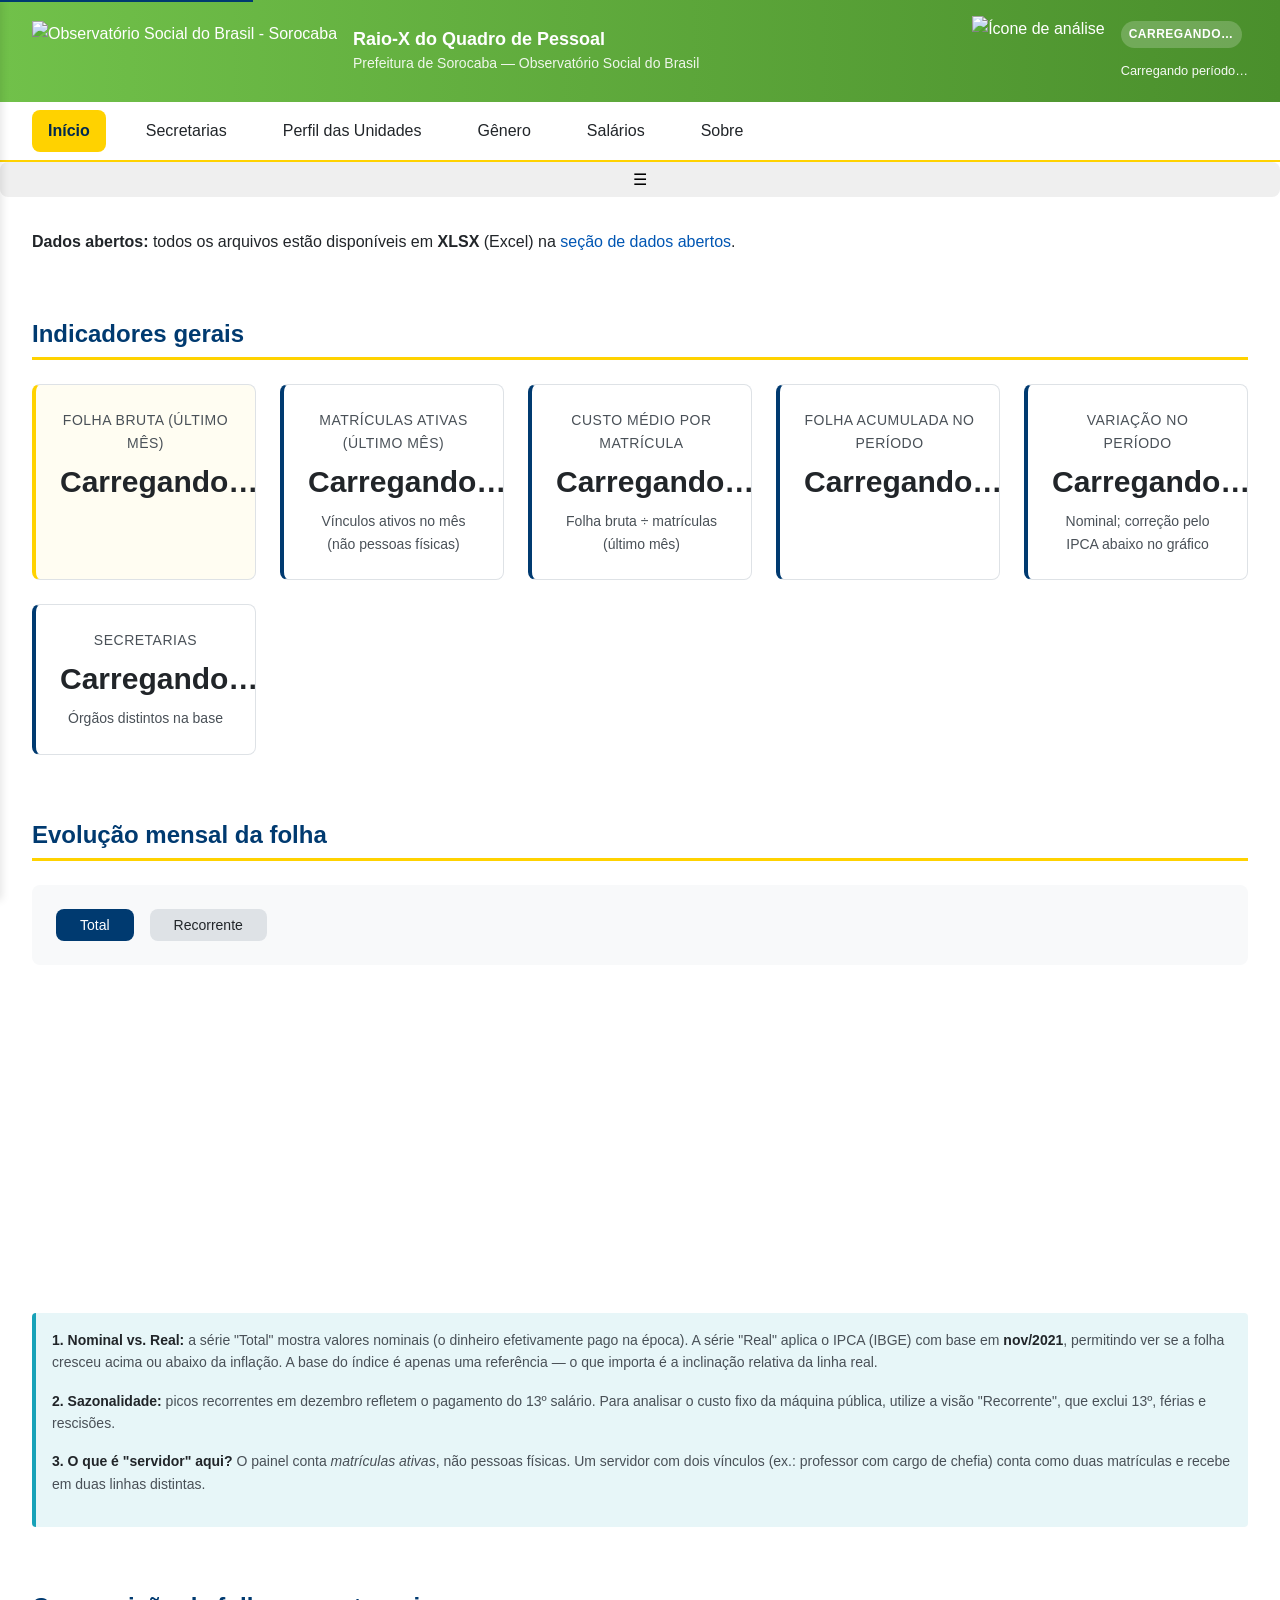
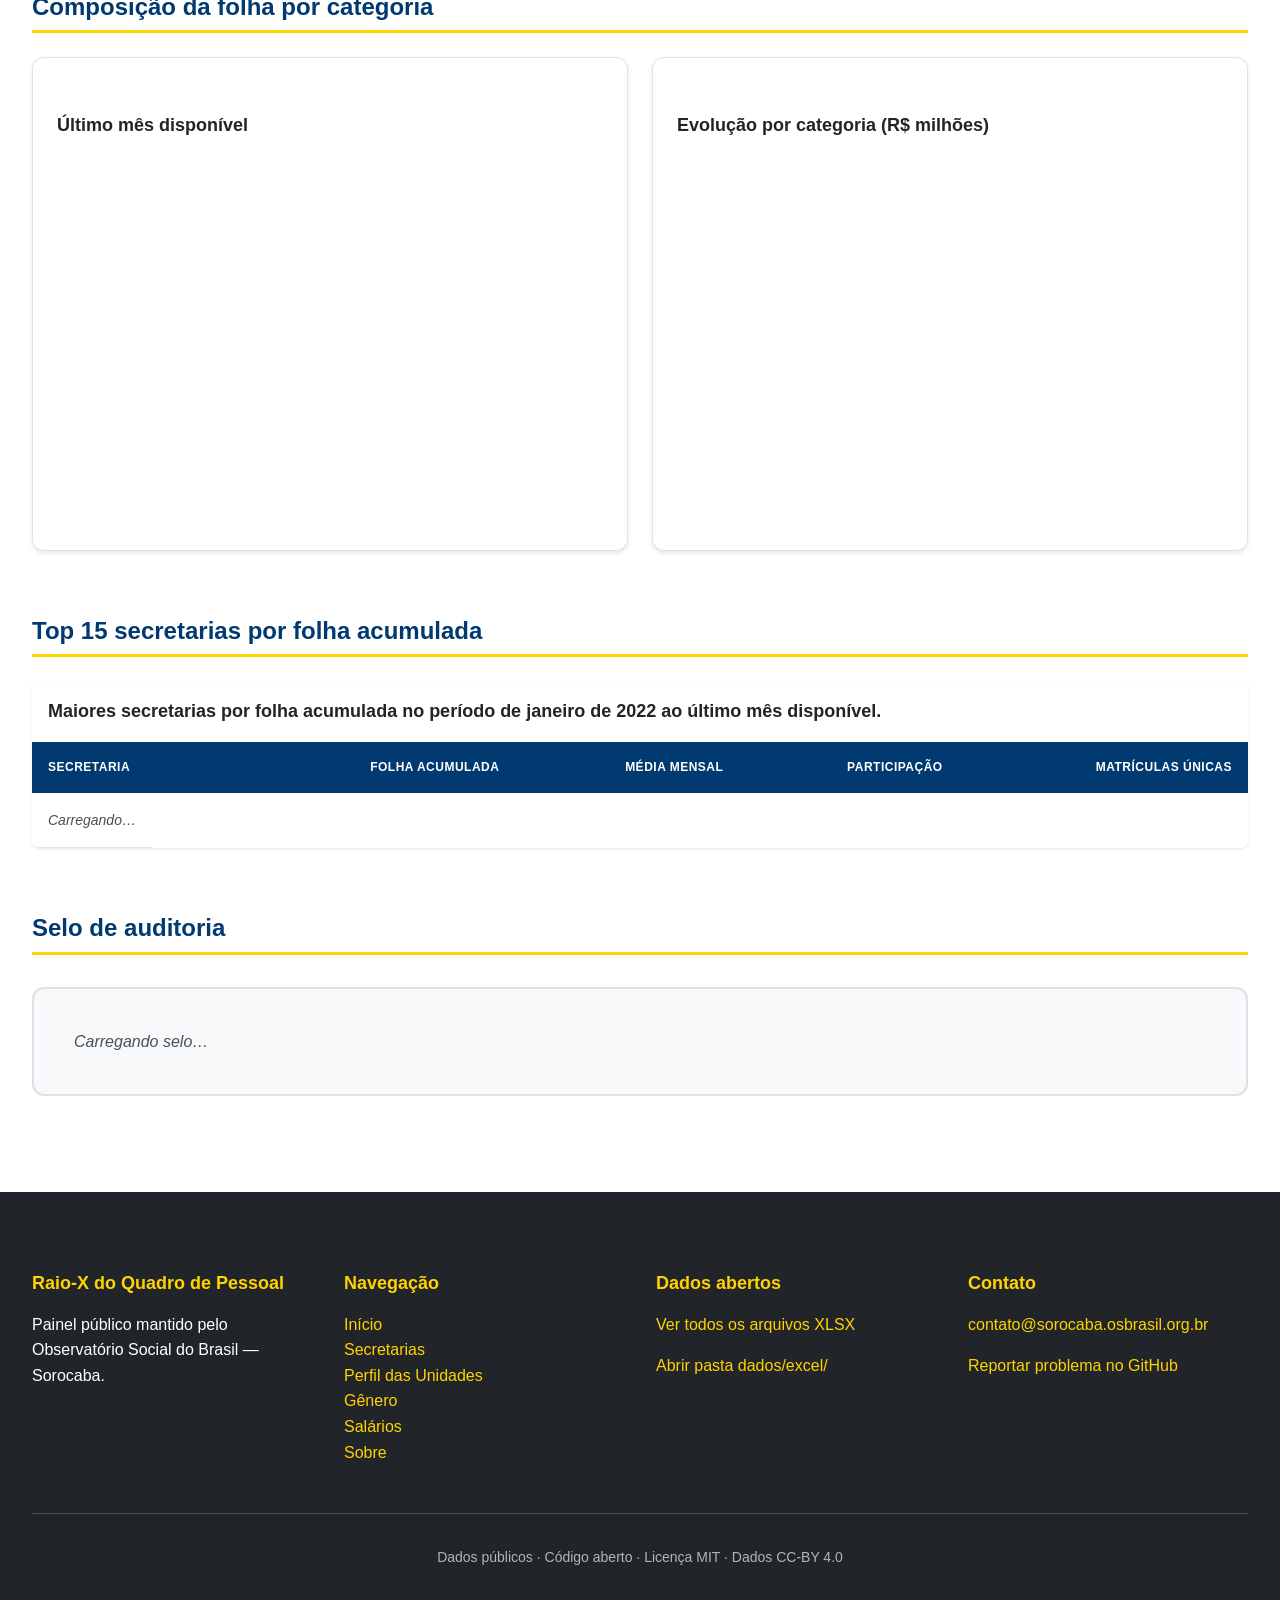
==== commit 8655dfa7: "Corrige base do IPCA nos textos e recalcula pct_feminino em genero" ====
--- a/index.html
+++ b/index.html
@@ -15,15 +15,12 @@
   <link rel="icon" type="image/png" sizes="16x16" href="imagens/favicon-16x16.png">
   <link rel="apple-touch-icon" sizes="180x180" href="imagens/apple-touch-icon.png">
   <link rel="icon" href="imagens/favicon.ico">
-  <link rel="stylesheet" href="assets/style.css?v=6">
+  <link rel="stylesheet" href="assets/style.css?v=7">
   <title>Raio-X do Quadro de Pessoal — Sorocaba</title>
 </head>
 <body>
   <a href="#conteudo-principal" class="skip-link">Pular para o conteúdo principal</a>
 
-  <!-- =====================================================================
-       CABEÇALHO UNIFICADO
-       ===================================================================== -->
   <header class="cabecalho">
     <div class="cabecalho-conteudo">
       <div class="cabecalho-identidade">
@@ -45,9 +42,6 @@
     </div>
   </header>
 
-  <!-- =====================================================================
-       MENU DE NAVEGAÇÃO
-       ===================================================================== -->
   <nav class="menu" aria-label="Navegação principal">
     <div class="menu-conteudo">
       <a href="index.html" class="ativo" aria-current="page">Início</a>
@@ -60,9 +54,6 @@
     </div>
   </nav>
 
-  <!-- =====================================================================
-       DRAWER (menu lateral mobile)
-       ===================================================================== -->
   <button class="botao-lateral" aria-label="Abrir menu lateral" title="Menu lateral">☰</button>
   <div class="backdrop" aria-hidden="true"></div>
   <aside class="drawer" aria-hidden="true">
@@ -87,9 +78,6 @@
 
   <nav class="breadcrumb" id="breadcrumb" aria-label="Você está em"></nav>
 
-  <!-- =====================================================================
-       CONTEÚDO PRINCIPAL
-       ===================================================================== -->
   <main id="conteudo-principal">
 
     <section class="secao aviso-dados-abertos">
@@ -100,7 +88,6 @@
       </p>
     </section>
 
-    <!-- Indicadores gerais -->
     <section class="secao">
       <h2 class="secao-titulo">Indicadores gerais</h2>
       <div class="kpis" id="kpis-principais">
@@ -137,7 +124,6 @@
       </div>
     </section>
 
-    <!-- Evolução mensal -->
     <section class="secao">
       <h2 class="secao-titulo">Evolução mensal da folha</h2>
       <div class="filtros" role="tablist" aria-label="Alternar visualização">
@@ -152,13 +138,12 @@
       </p>
 
       <div class="aviso-metodologico">
-        <p><strong>1. Nominal vs. Real:</strong> a série "Total" mostra valores nominais (o dinheiro efetivamente pago na época). A série "Real" aplica o IPCA (IBGE) com base em jan/2022, permitindo ver se a folha cresceu acima ou abaixo da inflação.</p>
+        <p><strong>1. Nominal vs. Real:</strong> a série "Total" mostra valores nominais (o dinheiro efetivamente pago na época). A série "Real" aplica o IPCA (IBGE) com base em <strong>nov/2021</strong>, permitindo ver se a folha cresceu acima ou abaixo da inflação. A base do índice é apenas uma referência — o que importa é a inclinação relativa da linha real.</p>
         <p><strong>2. Sazonalidade:</strong> picos recorrentes em dezembro refletem o pagamento do 13º salário. Para analisar o custo fixo da máquina pública, utilize a visão "Recorrente", que exclui 13º, férias e rescisões.</p>
         <p><strong>3. O que é "servidor" aqui?</strong> O painel conta <em>matrículas ativas</em>, não pessoas físicas. Um servidor com dois vínculos (ex.: professor com cargo de chefia) conta como duas matrículas e recebe em duas linhas distintas.</p>
       </div>
     </section>
 
-    <!-- Composição por categoria -->
     <section class="secao">
       <h2 class="secao-titulo">Composição da folha por categoria</h2>
       <div class="grade grade-2">
@@ -183,7 +168,6 @@
       </div>
     </section>
 
-    <!-- Top 15 secretarias -->
     <section class="secao">
       <h2 class="secao-titulo">Top 15 secretarias por folha acumulada</h2>
       <div class="tabela-wrap">
@@ -207,7 +191,6 @@
       </div>
     </section>
 
-    <!-- Selo de auditoria -->
     <section class="secao">
       <h2 class="secao-titulo">Selo de auditoria</h2>
       <dl class="selo" id="selo-conteudo">
@@ -217,9 +200,6 @@
 
   </main>
 
-  <!-- =====================================================================
-       RODAPÉ
-       ===================================================================== -->
   <footer class="rodape">
     <div class="rodape-conteudo">
       <div>
@@ -263,7 +243,7 @@
 
   <script src="https://cdn.jsdelivr.net/npm/chart.js@4.4.0/dist/chart.umd.min.js" defer></script>
   <script src="https://cdn.jsdelivr.net/npm/papaparse@5.4.1/papaparse.min.js" defer></script>
-  <script src="assets/app.js?v=6" defer></script>
-  <script src="assets/pagina_inicial.js?v=6" defer></script>
+  <script src="assets/app.js?v=7" defer></script>
+  <script src="assets/pagina_inicial.js?v=7" defer></script>
 </body>
 </html>
--- a/assets/style.css
+++ b/assets/style.css
@@ -1,7 +1,7 @@
 /* ==========================================================================
    Raio-X do Quadro de Pessoal — Sorocaba
    Design System e Estilos Globais
-   v6 — Cabeçalho unificado com lupa maior (grid 2x2)
+   v7 — Cabeçalho unificado + gráficos de rosca com altura controlada
    ========================================================================== */
 
 /* ==========================================================================
@@ -204,7 +204,7 @@
 }
 
 /* ==========================================================================
-   4. LAYOUT — CABEÇALHO UNIFICADO (v6)
+   4. LAYOUT — CABEÇALHO UNIFICADO
    ========================================================================== */
 
 .cabecalho {
@@ -227,7 +227,6 @@
   gap: var(--espaco-md);
 }
 
-/* Identidade (Lado Esquerdo) */
 .cabecalho-identidade {
   display: flex;
   align-items: center;
@@ -266,7 +265,6 @@
   opacity: 0.9;
 }
 
-/* Metadados e Lupa (Lado Direito) — grid 2x2 */
 .cabecalho-meta {
   display: grid;
   grid-template-columns: auto 1fr;
@@ -280,8 +278,8 @@
 
 .cabecalho-lupa {
   grid-column: 1;
-  grid-row: 1 / 3;          /* ocupa as duas linhas da esquerda */
-  height: 70px;             /* lupa maior, agora que sobra espaço */
+  grid-row: 1 / 3;
+  height: 70px;
   width: auto;
   display: block;
   margin-bottom: 0;
@@ -620,6 +618,38 @@
 }
 
 /* ==========================================================================
+   CORREÇÃO v7 — Gráficos de rosca com altura fixa e canvas absoluto
+   Motivo: quando o canvas está dentro de um grid ao lado de uma tabela
+   alta, o Chart.js expande indefinidamente (bug de 2400px). A solução é
+   tirar o canvas do fluxo do grid com position: absolute.
+   ========================================================================== */
+
+.grafico-container.baixo,
+.grafico-container:has(> canvas[id*="rosca"]),
+.grafico-container:has(> canvas[id*="categoria"]),
+.grafico-container:has(> canvas[id*="geral"]),
+.grafico-container:has(> canvas[id*="unidade-tipo"]),
+.grafico-container:has(> canvas[id*="unidade-folha"]) {
+  position: relative;
+  height: 340px;
+  min-height: 340px;
+  max-height: 340px;
+}
+
+.grafico-container.baixo > canvas,
+.grafico-container:has(> canvas[id*="rosca"]) > canvas,
+.grafico-container:has(> canvas[id*="categoria"]) > canvas,
+.grafico-container:has(> canvas[id*="geral"]) > canvas,
+.grafico-container:has(> canvas[id*="unidade-tipo"]) > canvas,
+.grafico-container:has(> canvas[id*="unidade-folha"]) > canvas {
+  position: absolute;
+  top: 0;
+  left: 0;
+  width: 100% !important;
+  height: 100% !important;
+}
+
+/* ==========================================================================
    10. COMPONENTES — FILTROS E FORMULÁRIOS
    ========================================================================== */
 
@@ -1020,7 +1050,6 @@
   border: 0;
 }
 
-/* Skip link */
 .skip-link {
   position: absolute;
   top: -40px;
@@ -1073,7 +1102,6 @@
     font-size: 0.75rem;
   }
 
-  /* Cabeçalho meta em grid 2x2 também no mobile */
   .cabecalho-meta {
     width: 100%;
     max-width: none;
@@ -1090,7 +1118,6 @@
     white-space: normal;
   }
 
-  /* Menu: esconde os links, mostra só quando a classe "visivel" estiver presente */
   .menu-conteudo {
     flex-wrap: wrap;
   }
@@ -1130,6 +1157,18 @@
   th,
   td {
     padding: var(--espaco-sm);
+  }
+
+  /* Gráficos de rosca menores no mobile */
+  .grafico-container.baixo,
+  .grafico-container:has(> canvas[id*="rosca"]),
+  .grafico-container:has(> canvas[id*="categoria"]),
+  .grafico-container:has(> canvas[id*="geral"]),
+  .grafico-container:has(> canvas[id*="unidade-tipo"]),
+  .grafico-container:has(> canvas[id*="unidade-folha"]) {
+    height: 280px;
+    min-height: 280px;
+    max-height: 280px;
   }
 }
 
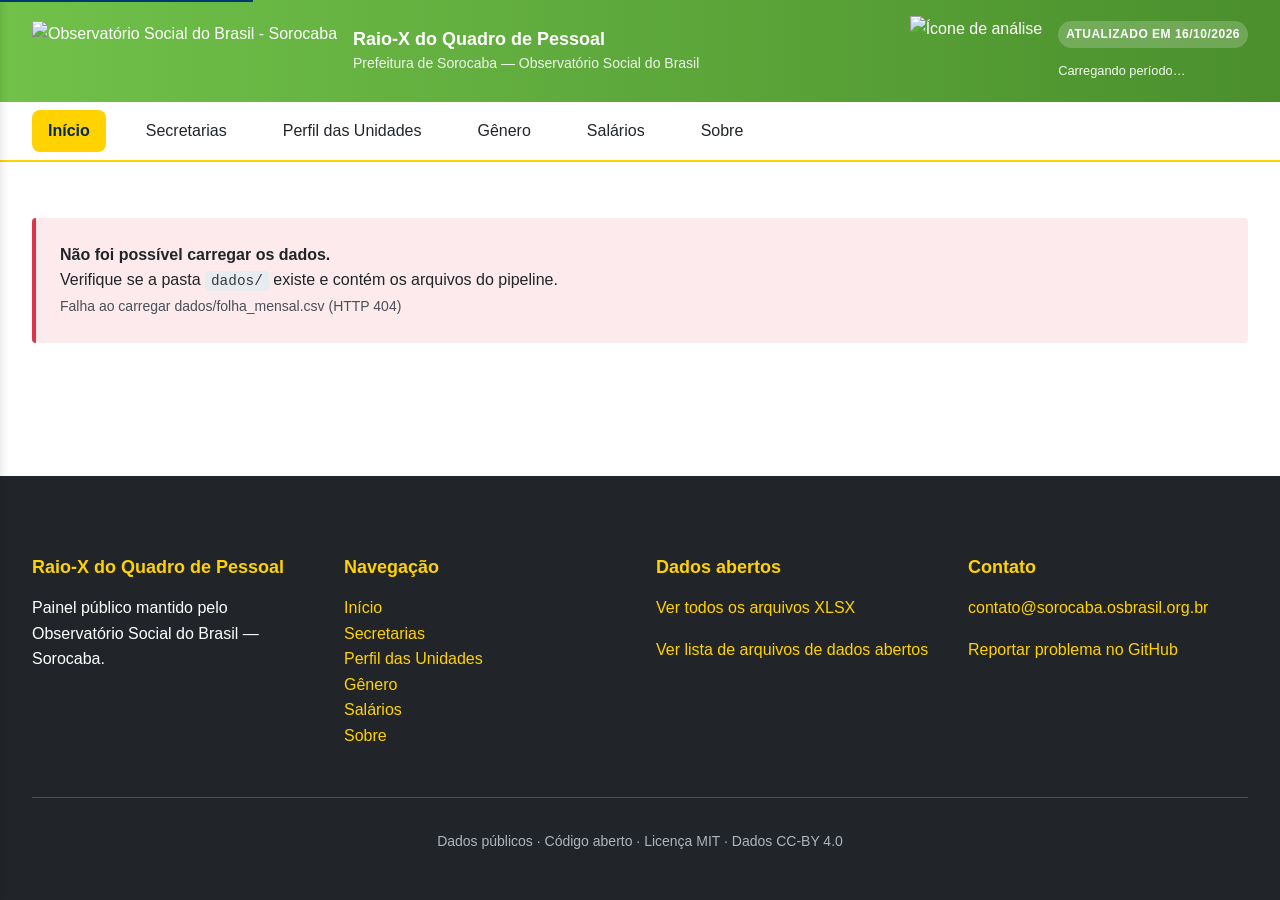
==== commit 62a7e375: "Dados set/2026 — 57 meses no painel" ====
--- a/index.html
+++ b/index.html
@@ -8,13 +8,13 @@
   <meta property="og:description" content="Painel público da folha de pagamento da Prefeitura de Sorocaba.">
   <meta property="og:image" content="imagens/og-image.png">
   <meta property="og:type" content="website">
-  <meta property="og:url" content="https://obs-sorocaba.github.io/raiox-folha-sorocaba/index.html">
+  <meta property="og:url" content="https://projetosciviltech.github.io/raiox-folha-sorocaba/index.html">
   <meta name="twitter:card" content="summary_large_image">
-  <link rel="canonical" href="https://obs-sorocaba.github.io/raiox-folha-sorocaba/index.html">
-  <link rel="icon" type="image/png" sizes="32x32" href="imagens/favicon-32x32.png">
-  <link rel="icon" type="image/png" sizes="16x16" href="imagens/favicon-16x16.png">
-  <link rel="apple-touch-icon" sizes="180x180" href="imagens/apple-touch-icon.png">
-  <link rel="icon" href="imagens/favicon.ico">
+  <link rel="canonical" href="https://projetosciviltech.github.io/raiox-folha-sorocaba/index.html">
+  <link rel="icon" type="image/png" sizes="32x32" href="favicon-32x32.png">
+  <link rel="icon" type="image/png" sizes="16x16" href="favicon-16x16.png">
+  <link rel="apple-touch-icon" sizes="180x180" href="apple-touch-icon.png">
+  <link rel="icon" href="favicon.ico">
   <link rel="stylesheet" href="assets/style.css?v=7">
   <title>Raio-X do Quadro de Pessoal — Sorocaba</title>
 </head>
@@ -114,7 +114,7 @@
         <div class="kpi">
           <div class="rotulo">Variação no período</div>
           <div class="valor" id="kpi-variacao">Carregando…</div>
-          <div class="detalhe">Nominal; correção pelo IPCA abaixo no gráfico</div>
+          <div class="detalhe" id="kpi-variacao-detalhe">Nominal; correção pelo IPCA no gráfico abaixo</div>
         </div>
         <div class="kpi">
           <div class="rotulo">Secretarias</div>
@@ -126,20 +126,35 @@
 
     <section class="secao">
       <h2 class="secao-titulo">Evolução mensal da folha</h2>
-      <div class="filtros" role="tablist" aria-label="Alternar visualização">
-        <button class="primario toggle-btn ativo" data-modo="total" role="tab" aria-selected="true">Total</button>
-        <button class="secundario toggle-btn" data-modo="recorrente" role="tab" aria-selected="false">Recorrente</button>
-      </div>
-      <div class="grafico-container">
-        <canvas id="grafico-folha-mensal" aria-labelledby="descricao-folha-mensal"></canvas>
-      </div>
+      <div class="serie-controles">
+        <div class="seg" role="group" aria-label="Tipo de folha">
+          <button type="button" class="seg-btn ativo" data-modo="total" aria-pressed="true">Total</button>
+          <button type="button" class="seg-btn" data-modo="recorrente" aria-pressed="false">Recorrente*</button>
+        </div>
+        <div class="seg" role="group" aria-label="Período exibido">
+          <button type="button" class="seg-btn" data-periodo="12" aria-pressed="false">12 meses</button>
+          <button type="button" class="seg-btn" data-periodo="24" aria-pressed="false">24 meses</button>
+          <button type="button" class="seg-btn ativo" data-periodo="0" aria-pressed="true">Tudo</button>
+        </div>
+      </div>
+      <p class="serie-resumo" id="serie-resumo" aria-live="polite">Carregando…</p>
+      <div class="grafico-container grafico-serie">
+        <canvas id="grafico-folha-mensal" role="img" aria-labelledby="descricao-folha-mensal"></canvas>
+      </div>
+      <p class="serie-dica">Toque no gráfico para ver os valores. Use dois dedos para ampliar e arraste para navegar; no computador, Ctrl + rolagem amplia.
+        <button type="button" class="seg-btn seg-link" id="serie-reset">Redefinir zoom</button></p>
+      <ol class="serie-eventos" id="serie-eventos" hidden></ol>
       <p id="descricao-folha-mensal" class="visually-hidden">
-        Gráfico de linha mostrando a evolução mensal da folha bruta entre janeiro de 2022 e o último mês disponível.
+        Gráfico de linha mostrando a evolução mensal da folha bruta, nominal e corrigida pelo IPCA, entre janeiro de 2022 e o último mês disponível. Uma tabela equivalente está logo abaixo.
       </p>
+      <details class="serie-tabela">
+        <summary>Ver os dados em tabela</summary>
+        <div class="tabela-rolagem"><table id="serie-tabela"><caption class="visually-hidden">Folha mensal em R$ milhões: nominal, real e variação em 12 meses.</caption></table></div>
+      </details>
 
       <div class="aviso-metodologico">
-        <p><strong>1. Nominal vs. Real:</strong> a série "Total" mostra valores nominais (o dinheiro efetivamente pago na época). A série "Real" aplica o IPCA (IBGE) com base em <strong>nov/2021</strong>, permitindo ver se a folha cresceu acima ou abaixo da inflação. A base do índice é apenas uma referência — o que importa é a inclinação relativa da linha real.</p>
-        <p><strong>2. Sazonalidade:</strong> picos recorrentes em dezembro refletem o pagamento do 13º salário. Para analisar o custo fixo da máquina pública, utilize a visão "Recorrente", que exclui 13º, férias e rescisões.</p>
+        <p><strong>1. Nominal vs. Real:</strong> a série "Total" mostra valores nominais (o dinheiro efetivamente pago na época). A série "Real" aplica o IPCA (IBGE) e expressa todos os meses em <strong>reais do último mês disponível</strong>, para comparar com o dinheiro de hoje. Se a linha Real sobe, a folha cresceu acima da inflação.</p>
+        <p><strong>2. Sazonalidade:</strong> picos recorrentes em dezembro refletem o pagamento do 13º salário. *A visão "Recorrente" exclui adiantamentos, férias e rescisões, mas <strong>ainda contém parte do 13º</strong>: novembro sobe cerca de 35% sobre outubro todos os anos, e janeiro cai por causa das férias. Use-a para comparar meses iguais entre anos, não para medir o custo fixo mês a mês.</p>
         <p><strong>3. O que é "servidor" aqui?</strong> O painel conta <em>matrículas ativas</em>, não pessoas físicas. Um servidor com dois vínculos (ex.: professor com cargo de chefia) conta como duas matrículas e recebe em duas linhas distintas.</p>
       </div>
     </section>
@@ -220,12 +235,12 @@
       <div>
         <h3>Dados abertos</h3>
         <p><a href="sobre.html#dados-abertos">Ver todos os arquivos XLSX</a></p>
-        <p><a href="dados/excel/">Abrir pasta dados/excel/</a></p>
+        <p><a href="sobre.html#dados-abertos">Ver lista de arquivos de dados abertos</a></p>
       </div>
       <div>
         <h3>Contato</h3>
         <p><a href="mailto:contato@sorocaba.osbrasil.org.br">contato@sorocaba.osbrasil.org.br</a></p>
-        <p><a href="https://github.com/obs-sorocaba/raiox-folha-sorocaba/issues" target="_blank" rel="noopener">Reportar problema no GitHub</a></p>
+        <p><a href="https://github.com/ProjetosCivilTech/raiox-folha-sorocaba/issues" target="_blank" rel="noopener">Reportar problema no GitHub</a></p>
       </div>
     </div>
     <div class="rodape-final">
@@ -237,13 +252,16 @@
     <div class="aviso-metodologico" style="margin: 2rem auto; max-width: 800px;">
       <strong>Este painel usa JavaScript para carregar os dados e renderizar gráficos.</strong>
       Sem JavaScript, os dados brutos continuam disponíveis na pasta
-      <a href="dados/excel/">dados/excel/</a> (formato XLSX).
+      <a href="sobre.html#dados-abertos">lista de dados abertos</a> (formato XLSX).
     </div>
   </noscript>
 
-  <script src="https://cdn.jsdelivr.net/npm/chart.js@4.4.0/dist/chart.umd.min.js" defer></script>
-  <script src="https://cdn.jsdelivr.net/npm/papaparse@5.4.1/papaparse.min.js" defer></script>
+  <script src="assets/vendor/chart.umd.js" defer></script>
+  <script src="assets/vendor/hammer.min.js" defer></script>
+  <script src="assets/vendor/chartjs-plugin-zoom.min.js" defer></script>
+  <script src="assets/vendor/papaparse.min.js" defer></script>
   <script src="assets/app.js?v=7" defer></script>
+  <script src="assets/serie_interativa.js?v=2" defer></script>
   <script src="assets/pagina_inicial.js?v=7" defer></script>
 </body>
 </html>
--- a/assets/style.css
+++ b/assets/style.css
@@ -1234,4 +1234,65 @@
   table {
     page-break-inside: avoid;
   }
-}+}
+
+/* ==========================================================================
+   SÉRIE INTERATIVA (mobile-first) — v1
+   ========================================================================== */
+.serie-controles { display: flex; flex-wrap: wrap; gap: 0.75rem; margin: 0 0 0.75rem; }
+.seg { display: inline-flex; border: 1px solid var(--borda, #dfe6da); border-radius: 10px; overflow: hidden; background: #fff; }
+.seg-btn {
+  min-height: 44px; min-width: 44px; padding: 0 1rem; border: 0; background: transparent;
+  font: inherit; font-size: 0.95rem; color: #1d4023; cursor: pointer; touch-action: manipulation;
+}
+.seg-btn + .seg-btn { border-left: 1px solid var(--borda, #dfe6da); }
+.seg-btn.ativo { background: #1d4023; color: #fff; font-weight: 600; }
+.seg-btn:focus-visible { outline: 3px solid #ffd200; outline-offset: -3px; }
+.seg-link { border: 0 !important; background: none; text-decoration: underline; padding: 0 0.5rem; min-height: 44px; }
+.serie-resumo { margin: 0 0 0.5rem; font-size: 1rem; line-height: 1.5; }
+.grafico-container.grafico-serie { height: 400px; min-height: 0; margin: 0.5rem 0; }
+.grafico-serie > canvas { position: absolute; inset: 0; width: 100% !important; height: 100% !important; }
+.serie-dica { margin: 0 0 0.75rem; font-size: 0.85rem; color: #4f5a50; }
+.serie-eventos { list-style: none; margin: 0 0 1rem; padding: 0; font-size: 0.9rem; }
+.serie-eventos li { display: flex; gap: 0.5rem; align-items: flex-start; margin: 0.35rem 0; }
+.serie-ev-num { flex: none; display: inline-grid; place-items: center; width: 20px; height: 20px; border-radius: 50%; background: #8a5a00; color: #fff; font-size: 0.7rem; font-weight: 700; }
+.serie-tabela { margin: 0 0 1.25rem; }
+.serie-tabela summary { cursor: pointer; min-height: 44px; display: flex; align-items: center; font-weight: 600; color: #1d4023; }
+.tabela-rolagem { max-height: 360px; overflow: auto; -webkit-overflow-scrolling: touch; border: 1px solid var(--borda, #dfe6da); border-radius: 8px; }
+.tabela-rolagem table { width: 100%; border-collapse: collapse; font-size: 0.9rem; }
+.tabela-rolagem th, .tabela-rolagem td { padding: 0.5rem 0.75rem; text-align: right; white-space: nowrap; }
+.tabela-rolagem thead th { position: sticky; top: 0; background: #f4f7f2; }
+.tabela-rolagem th:first-child { text-align: left; }
+@media (max-width: 600px) {
+  .grafico-container.grafico-serie { height: 340px; margin-left: -0.5rem; margin-right: -0.25rem; width: auto; }
+  .serie-controles { gap: 0.5rem; }
+  .seg { width: 100%; }
+  .seg .seg-btn { flex: 1; padding: 0 0.5rem; }
+}
+
+/* Cabeçalho compacto no celular: só o menu fica fixo (antes, cabeçalho e menu
+   disputavam o topo e ocupavam ~20% da tela). */
+@media (max-width: 768px) {
+  .cabecalho { position: static; padding: 0.5rem 1rem; }
+  .cabecalho-logo-completo img { height: 40px; }
+  .cabecalho-titulo h1 { font-size: 1.1rem; }
+  .cabecalho-titulo p { display: none; }
+  .cabecalho-lupa { display: none; }
+  .cabecalho-meta { grid-template-columns: 1fr; max-width: none; }
+}
+
+/* Um único botão ☰ (o "botão lateral" não tinha estilo e duplicava o menu) */
+.botao-lateral { display: none; }
+.menu-hamburguer { min-width: 44px; min-height: 44px; }
+
+.serie-faixa { display: inline-block; width: 14px; height: 10px; background: rgba(79,90,80,0.18); vertical-align: middle; margin-right: 4px; border-radius: 2px; }
+
+/* Comparação entre órgãos (Secretarias) */
+.comparar { display: flex; flex-wrap: wrap; gap: 0.5rem 0.75rem; align-items: center; margin: 0 0 0.75rem; }
+.comparar select { min-height: 44px; max-width: 100%; flex: 1 1 220px; font: inherit; }
+.comparar .chk { display: flex; align-items: center; gap: 0.5rem; min-height: 44px; flex-basis: 100%; font-size: 0.95rem; }
+.comparar .chk input { width: 22px; height: 22px; }
+.comparar [hidden] { display: none !important; }
+.chips { display: flex; flex-wrap: wrap; gap: 0.5rem; flex-basis: 100%; }
+.chip { display: inline-flex; align-items: center; gap: 0.25rem; padding: 0 0 0 0.75rem; border: 1px solid var(--borda, #dfe6da); border-radius: 999px; background: #f4f7f2; min-height: 36px; font-size: 0.9rem; }
+.chip button { min-width: 44px; min-height: 36px; border: 0; background: none; font-size: 1.25rem; cursor: pointer; color: #1d4023; }
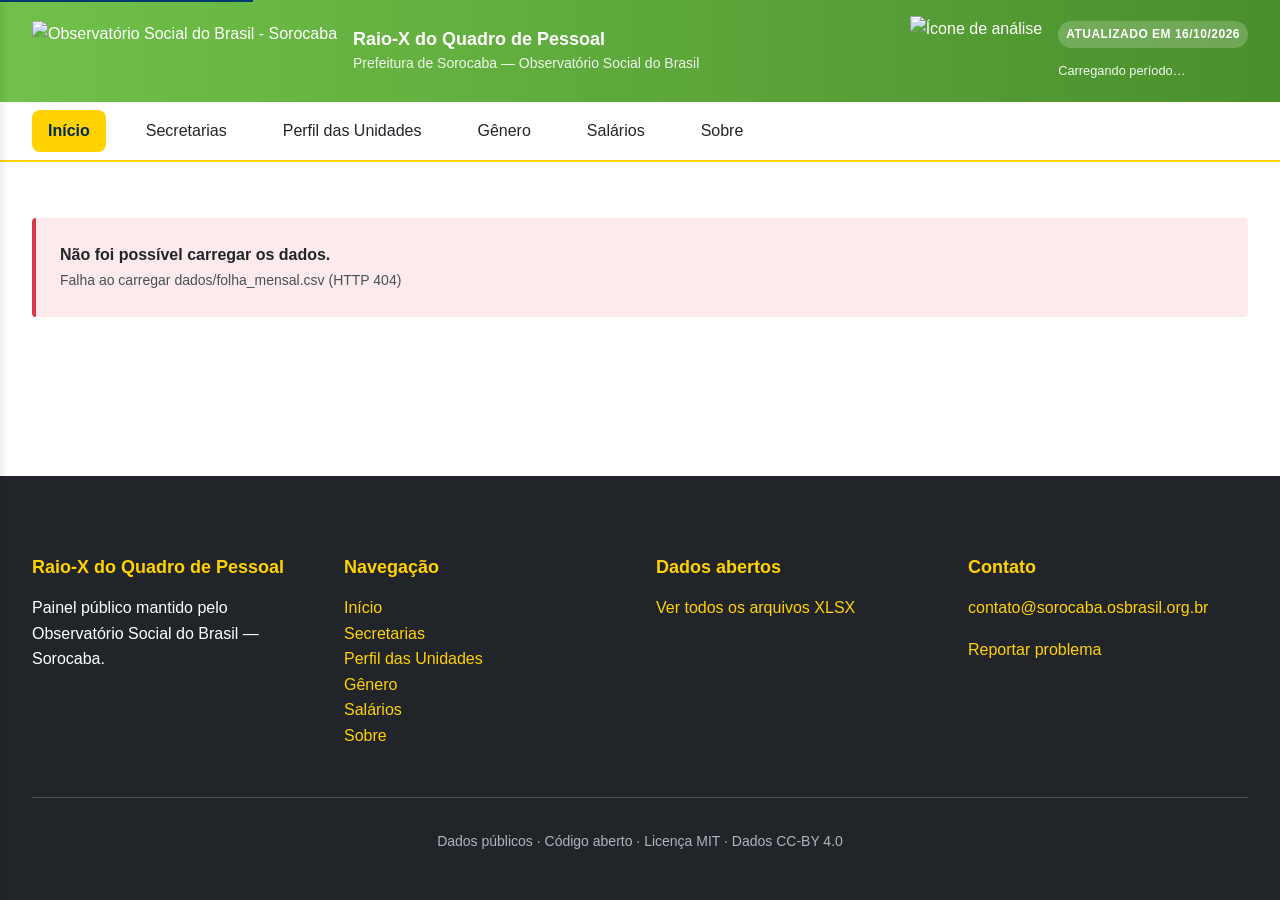
==== commit 0362b19e: "Fase 2: cores dinâmicas, painel de detalhe, Top secretarias, variação real, animações sutis + cleanu" ====
--- a/index.html
+++ b/index.html
@@ -6,16 +6,17 @@
   <meta name="description" content="Painel público da folha de pagamento da Prefeitura de Sorocaba. Série histórica, análise por secretaria, distribuição salarial, gênero e infraestrutura das unidades.">
   <meta property="og:title" content="Raio-X do Quadro de Pessoal — Sorocaba">
   <meta property="og:description" content="Painel público da folha de pagamento da Prefeitura de Sorocaba.">
-  <meta property="og:image" content="imagens/og-image.png">
+  <meta property="og:image" content="https://projetosciviltech.github.io/raiox-folha-sorocaba/imagens/logo-obs-brasil.png">
   <meta property="og:type" content="website">
   <meta property="og:url" content="https://projetosciviltech.github.io/raiox-folha-sorocaba/index.html">
   <meta name="twitter:card" content="summary_large_image">
+  <meta name="twitter:image" content="https://projetosciviltech.github.io/raiox-folha-sorocaba/imagens/logo-obs-brasil.png">
   <link rel="canonical" href="https://projetosciviltech.github.io/raiox-folha-sorocaba/index.html">
   <link rel="icon" type="image/png" sizes="32x32" href="favicon-32x32.png">
   <link rel="icon" type="image/png" sizes="16x16" href="favicon-16x16.png">
   <link rel="apple-touch-icon" sizes="180x180" href="apple-touch-icon.png">
   <link rel="icon" href="favicon.ico">
-  <link rel="stylesheet" href="assets/style.css?v=7">
+  <link rel="stylesheet" href="assets/style.css?v=9">
   <title>Raio-X do Quadro de Pessoal — Sorocaba</title>
 </head>
 <body>
@@ -35,9 +36,7 @@
       <div class="cabecalho-meta">
         <img class="cabecalho-lupa" src="imagens/lupa-mapa.png" alt="Ícone de análise" aria-hidden="true">
         <span class="badge-atualizacao" id="badge-atualizacao">Carregando…</span>
-        <div class="cabecalho-periodo" id="cabecalho-periodo">
-          <span>Carregando período…</span>
-        </div>
+        <div class="cabecalho-periodo" id="cabecalho-periodo"><span>Carregando período…</span></div>
       </div>
     </div>
   </header>
@@ -58,8 +57,7 @@
   <div class="backdrop" aria-hidden="true"></div>
   <aside class="drawer" aria-hidden="true">
     <div class="drawer-cabecalho">
-      <h2>Navegação</h2>
-      <p>Raio-X do Quadro de Pessoal</p>
+      <h2>Navegação</h2><p>Raio-X do Quadro de Pessoal</p>
       <button class="drawer-fechar" aria-label="Fechar menu">×</button>
     </div>
     <nav class="drawer-nav" aria-label="Menu lateral">
@@ -81,11 +79,7 @@
   <main id="conteudo-principal">
 
     <section class="secao aviso-dados-abertos">
-      <p>
-        <strong>Dados abertos:</strong> todos os arquivos estão disponíveis em
-        <strong>XLSX</strong> (Excel) na
-        <a href="sobre.html#dados-abertos">seção de dados abertos</a>.
-      </p>
+      <p><strong>Dados abertos:</strong> todos os arquivos estão disponíveis em <strong>XLSX</strong> (Excel) na <a href="sobre.html#dados-abertos">seção de dados abertos</a>.</p>
     </section>
 
     <section class="secao">
@@ -93,32 +87,32 @@
       <div class="kpis" id="kpis-principais">
         <div class="kpi destaque">
           <div class="rotulo">Folha bruta (último mês)</div>
-          <div class="valor" id="kpi-folha-ultimo">Carregando…</div>
+          <div class="valor" id="kpi-folha-ultimo"><span class="carregando">…</span></div>
           <div class="detalhe" id="kpi-folha-ultimo-detalhe"></div>
         </div>
         <div class="kpi">
           <div class="rotulo">Matrículas ativas (último mês)</div>
-          <div class="valor" id="kpi-matriculas-ultimo">Carregando…</div>
+          <div class="valor" id="kpi-matriculas-ultimo"><span class="carregando">…</span></div>
           <div class="detalhe">Vínculos ativos no mês (não pessoas físicas)</div>
         </div>
         <div class="kpi">
           <div class="rotulo">Custo médio por matrícula</div>
-          <div class="valor" id="kpi-ticket-medio">Carregando…</div>
+          <div class="valor" id="kpi-ticket-medio"><span class="carregando">…</span></div>
           <div class="detalhe">Folha bruta ÷ matrículas (último mês)</div>
         </div>
         <div class="kpi">
           <div class="rotulo">Folha acumulada no período</div>
-          <div class="valor" id="kpi-folha-total">Carregando…</div>
+          <div class="valor" id="kpi-folha-total"><span class="carregando">…</span></div>
           <div class="detalhe" id="kpi-folha-total-detalhe"></div>
         </div>
         <div class="kpi">
           <div class="rotulo">Variação no período</div>
-          <div class="valor" id="kpi-variacao">Carregando…</div>
-          <div class="detalhe" id="kpi-variacao-detalhe">Nominal; correção pelo IPCA no gráfico abaixo</div>
+          <div class="valor" id="kpi-variacao"><span class="carregando">…</span></div>
+          <div class="detalhe" id="kpi-variacao-detalhe">Nominal; IPCA no gráfico abaixo</div>
         </div>
         <div class="kpi">
           <div class="rotulo">Secretarias</div>
-          <div class="valor" id="kpi-secretarias">Carregando…</div>
+          <div class="valor" id="kpi-secretarias"><span class="carregando">…</span></div>
           <div class="detalhe">Órgãos distintos na base</div>
         </div>
       </div>
@@ -144,18 +138,15 @@
       <p class="serie-dica">Toque no gráfico para ver os valores. Use dois dedos para ampliar e arraste para navegar; no computador, Ctrl + rolagem amplia.
         <button type="button" class="seg-btn seg-link" id="serie-reset">Redefinir zoom</button></p>
       <ol class="serie-eventos" id="serie-eventos" hidden></ol>
-      <p id="descricao-folha-mensal" class="visually-hidden">
-        Gráfico de linha mostrando a evolução mensal da folha bruta, nominal e corrigida pelo IPCA, entre janeiro de 2022 e o último mês disponível. Uma tabela equivalente está logo abaixo.
-      </p>
+      <p id="descricao-folha-mensal" class="visually-hidden">Gráfico de linha mostrando a evolução mensal da folha bruta, nominal e corrigida pelo IPCA.</p>
       <details class="serie-tabela">
         <summary>Ver os dados em tabela</summary>
         <div class="tabela-rolagem"><table id="serie-tabela"><caption class="visually-hidden">Folha mensal em R$ milhões: nominal, real e variação em 12 meses.</caption></table></div>
       </details>
-
       <div class="aviso-metodologico">
-        <p><strong>1. Nominal vs. Real:</strong> a série "Total" mostra valores nominais (o dinheiro efetivamente pago na época). A série "Real" aplica o IPCA (IBGE) e expressa todos os meses em <strong>reais do último mês disponível</strong>, para comparar com o dinheiro de hoje. Se a linha Real sobe, a folha cresceu acima da inflação.</p>
-        <p><strong>2. Sazonalidade:</strong> picos recorrentes em dezembro refletem o pagamento do 13º salário. *A visão "Recorrente" exclui adiantamentos, férias e rescisões, mas <strong>ainda contém parte do 13º</strong>: novembro sobe cerca de 35% sobre outubro todos os anos, e janeiro cai por causa das férias. Use-a para comparar meses iguais entre anos, não para medir o custo fixo mês a mês.</p>
-        <p><strong>3. O que é "servidor" aqui?</strong> O painel conta <em>matrículas ativas</em>, não pessoas físicas. Um servidor com dois vínculos (ex.: professor com cargo de chefia) conta como duas matrículas e recebe em duas linhas distintas.</p>
+        <p><strong>1. Nominal vs. Real:</strong> a série "Total" mostra valores nominais. A série "Real" aplica o IPCA e expressa todos os meses em <strong>reais do último mês disponível</strong>. Se a linha Real sobe, a folha cresceu acima da inflação.</p>
+        <p><strong>2. Sazonalidade:</strong> picos em dezembro refletem o 13º. A visão "Recorrente" exclui adiantamentos, férias e rescisões, mas <strong>ainda contém parte do 13º</strong>.</p>
+        <p><strong>3. O que é "servidor" aqui?</strong> O painel conta <em>matrículas ativas</em>, não pessoas físicas.</p>
       </div>
     </section>
 
@@ -164,104 +155,92 @@
       <div class="grade grade-2">
         <div class="cartao">
           <h3 class="cartao-titulo">Último mês disponível</h3>
-          <div class="grafico-container">
-            <canvas id="grafico-composicao-rosca" aria-labelledby="descricao-composicao-rosca"></canvas>
-          </div>
-          <p id="descricao-composicao-rosca" class="visually-hidden">
-            Gráfico de rosca mostrando a distribuição da folha bruta do último mês por categoria de vínculo.
-          </p>
+          <div class="grafico-container"><canvas id="grafico-composicao-rosca" aria-labelledby="descricao-composicao-rosca"></canvas></div>
+          <p id="descricao-composicao-rosca" class="visually-hidden">Gráfico de rosca: distribuição da folha por categoria.</p>
         </div>
         <div class="cartao">
           <h3 class="cartao-titulo">Evolução por categoria (R$ milhões)</h3>
-          <div class="grafico-container">
-            <canvas id="grafico-composicao-evolucao" aria-labelledby="descricao-composicao-evolucao"></canvas>
-          </div>
-          <p id="descricao-composicao-evolucao" class="visually-hidden">
-            Gráfico de linhas mostrando a evolução mensal da folha por categoria de vínculo.
-          </p>
+          <div class="grafico-container"><canvas id="grafico-composicao-evolucao" aria-labelledby="descricao-composicao-evolucao"></canvas></div>
+          <p id="descricao-composicao-evolucao" class="visually-hidden">Gráfico de linhas: evolução mensal da folha por categoria.</p>
         </div>
       </div>
     </section>
 
     <section class="secao">
       <h2 class="secao-titulo">Top 15 secretarias por folha acumulada</h2>
-      <div class="tabela-wrap">
-        <table id="tabela-secretarias" aria-describedby="descricao-tabela-secretarias">
-          <caption id="descricao-tabela-secretarias">
-            Maiores secretarias por folha acumulada no período de janeiro de 2022 ao último mês disponível.
-          </caption>
-          <thead>
-            <tr>
-              <th scope="col">Secretaria</th>
-              <th scope="col" class="numerico">Folha acumulada</th>
-              <th scope="col" class="numerico">Média mensal</th>
-              <th scope="col" class="numerico">Participação</th>
-              <th scope="col" class="numerico">Matrículas únicas</th>
-            </tr>
-          </thead>
-          <tbody>
-            <tr><td colspan="5" class="carregando">Carregando…</td></tr>
-          </tbody>
-        </table>
+      <div class="cartao">
+        <div class="grafico-container" style="height: 560px;">
+          <canvas id="grafico-top-secretarias" role="img" aria-label="Gráfico de barras horizontais com as 15 secretarias de maior folha acumulada."></canvas>
+        </div>
+      </div>
+      <details style="margin-top: 1rem;">
+        <summary style="cursor: pointer; font-weight: 600; color: var(--azul-osb);">Ver tabela detalhada</summary>
+        <div class="tabela-wrap" style="margin-top: 0.75rem;">
+          <table id="tabela-secretarias" aria-describedby="descricao-tabela-secretarias">
+            <caption id="descricao-tabela-secretarias">Maiores secretarias por folha acumulada no período.</caption>
+            <thead>
+              <tr>
+                <th scope="col">Secretaria</th>
+                <th scope="col" class="numerico">Folha acumulada</th>
+                <th scope="col" class="numerico">Média mensal</th>
+                <th scope="col" class="numerico">Participação</th>
+                <th scope="col" class="numerico">Matrículas únicas</th>
+              </tr>
+            </thead>
+            <tbody><tr><td colspan="5" class="carregando">Carregando…</td></tr></tbody>
+          </table>
+        </div>
+      </details>
+    </section>
+
+    <section class="secao">
+      <h2 class="secao-titulo">Variação real em 12 meses</h2>
+      <p style="color: var(--cinza-texto); margin-bottom: 1rem; max-width: 780px;">
+        Quanto a folha de cada mês variou, <strong>já descontada a inflação (IPCA)</strong>, em relação ao mesmo mês do ano anterior. Comparar o mesmo mês de dois anos elimina o efeito de férias e 13º. <strong>Azul</strong> = cresceu acima da inflação; <strong>laranja</strong> = encolheu em termos reais.
+      </p>
+      <div class="cartao">
+        <div class="grafico-container" style="height: 380px;">
+          <canvas id="grafico-variacao-real" role="img" aria-label="Gráfico de barras com a variação real em 12 meses da folha."></canvas>
+        </div>
       </div>
     </section>
 
     <section class="secao">
       <h2 class="secao-titulo">Selo de auditoria</h2>
-      <dl class="selo" id="selo-conteudo">
-        <div class="carregando">Carregando selo…</div>
-      </dl>
+      <dl class="selo" id="selo-conteudo"><div class="carregando">Carregando selo…</div></dl>
     </section>
 
   </main>
 
   <footer class="rodape">
     <div class="rodape-conteudo">
-      <div>
-        <h3>Raio-X do Quadro de Pessoal</h3>
-        <p>Painel público mantido pelo Observatório Social do Brasil — Sorocaba.</p>
-      </div>
-      <div>
-        <h3>Navegação</h3>
-        <p>
-          <a href="index.html">Início</a><br>
-          <a href="secretarias.html">Secretarias</a><br>
-          <a href="quadro.html">Perfil das Unidades</a><br>
-          <a href="genero.html">Gênero</a><br>
-          <a href="salarios.html">Salários</a><br>
-          <a href="sobre.html">Sobre</a>
-        </p>
-      </div>
-      <div>
-        <h3>Dados abertos</h3>
-        <p><a href="sobre.html#dados-abertos">Ver todos os arquivos XLSX</a></p>
-        <p><a href="sobre.html#dados-abertos">Ver lista de arquivos de dados abertos</a></p>
-      </div>
-      <div>
-        <h3>Contato</h3>
+      <div><h3>Raio-X do Quadro de Pessoal</h3><p>Painel público mantido pelo Observatório Social do Brasil — Sorocaba.</p></div>
+      <div><h3>Navegação</h3><p>
+        <a href="index.html">Início</a><br>
+        <a href="secretarias.html">Secretarias</a><br>
+        <a href="quadro.html">Perfil das Unidades</a><br>
+        <a href="genero.html">Gênero</a><br>
+        <a href="salarios.html">Salários</a><br>
+        <a href="sobre.html">Sobre</a>
+      </p></div>
+      <div><h3>Dados abertos</h3><p><a href="sobre.html#dados-abertos">Ver todos os arquivos XLSX</a></p></div>
+      <div><h3>Contato</h3>
         <p><a href="mailto:contato@sorocaba.osbrasil.org.br">contato@sorocaba.osbrasil.org.br</a></p>
-        <p><a href="https://github.com/ProjetosCivilTech/raiox-folha-sorocaba/issues" target="_blank" rel="noopener">Reportar problema no GitHub</a></p>
-      </div>
-    </div>
-    <div class="rodape-final">
-      <span id="rodape-atualizacao">Dados públicos · Código aberto · Licença MIT · Dados CC-BY 4.0</span>
-    </div>
+        <p><a href="https://github.com/ProjetosCivilTech/raiox-folha-sorocaba/issues" target="_blank" rel="noopener">Reportar problema</a></p>
+      </div>
+    </div>
+    <div class="rodape-final"><span id="rodape-atualizacao">Dados públicos · Código aberto · Licença MIT · Dados CC-BY 4.0</span></div>
   </footer>
 
-  <noscript>
-    <div class="aviso-metodologico" style="margin: 2rem auto; max-width: 800px;">
-      <strong>Este painel usa JavaScript para carregar os dados e renderizar gráficos.</strong>
-      Sem JavaScript, os dados brutos continuam disponíveis na pasta
-      <a href="sobre.html#dados-abertos">lista de dados abertos</a> (formato XLSX).
-    </div>
-  </noscript>
+  <noscript><div class="aviso-metodologico" style="margin: 2rem auto; max-width: 800px;"><strong>Este painel usa JavaScript.</strong> Sem JS, baixe os XLSX em <a href="sobre.html#dados-abertos">dados abertos</a>.</div></noscript>
 
   <script src="assets/vendor/chart.umd.js" defer></script>
   <script src="assets/vendor/hammer.min.js" defer></script>
   <script src="assets/vendor/chartjs-plugin-zoom.min.js" defer></script>
   <script src="assets/vendor/papaparse.min.js" defer></script>
-  <script src="assets/app.js?v=7" defer></script>
-  <script src="assets/serie_interativa.js?v=2" defer></script>
-  <script src="assets/pagina_inicial.js?v=7" defer></script>
+  <script src="assets/paletas.js?v=8" defer></script>
+  <script src="assets/app.js?v=9" defer></script>
+  <script src="assets/serie_interativa.js?v=5" defer></script>
+  <script src="assets/pagina_inicial.js?v=9" defer></script>
 </body>
 </html>
--- a/assets/style.css
+++ b/assets/style.css
@@ -1296,3 +1296,62 @@
 .chips { display: flex; flex-wrap: wrap; gap: 0.5rem; flex-basis: 100%; }
 .chip { display: inline-flex; align-items: center; gap: 0.25rem; padding: 0 0 0 0.75rem; border: 1px solid var(--borda, #dfe6da); border-radius: 999px; background: #f4f7f2; min-height: 36px; font-size: 0.9rem; }
 .chip button { min-width: 44px; min-height: 36px; border: 0; background: none; font-size: 1.25rem; cursor: pointer; color: #1d4023; }
+/* ---- v8: painel de detalhe ao tocar e nota de cores dos gráficos ---- */
+.grafico-detalhe {
+  margin-top: 0.5rem;
+  padding: 0.6rem 0.8rem;
+  min-height: 2.6rem;
+  border: 1px solid var(--borda, #dee2e6);
+  border-radius: 8px;
+  background: var(--cinza-50, #f8f9fa);
+  font-size: 0.9rem;
+  line-height: 1.45;
+  color: var(--texto-principal, #212529);
+}
+
+.grafico-nota {
+  margin-top: 0.5rem;
+  font-size: 0.85rem;
+  line-height: 1.5;
+  color: var(--texto-secundario, #495057);
+  font-style: italic;
+}
+
+@media (max-width: 600px) {
+  .grafico-detalhe { font-size: 0.85rem; padding: 0.5rem 0.65rem; }
+  .grafico-nota    { font-size: 0.8rem; }
+}
+/* ---- v9: skeleton shimmer + cards ---- */
+.carregando {
+  display: inline-block;
+  min-width: 120px; min-height: 1.2em;
+  background: linear-gradient(90deg, #f0f0f0 25%, #e8e8e8 50%, #f0f0f0 75%);
+  background-size: 200% 100%;
+  animation: skeleton-shimmer 1.5s ease-in-out infinite;
+  border-radius: 4px;
+  color: transparent;
+  padding: 0.25rem 0.5rem;
+  font-style: normal;
+}
+@keyframes skeleton-shimmer {
+  0% { background-position: 200% 0; }
+  100% { background-position: -200% 0; }
+}
+@media (prefers-reduced-motion: reduce) {
+  .carregando { animation: none; background: #f0f0f0; color: var(--texto-secundario, #4f5a50); font-style: italic; }
+}
+
+.grafico-detalhe {
+  margin-top: 0.5rem; padding: 0.6rem 0.8rem; min-height: 2.6rem;
+  border: 1px solid var(--borda, #dee2e6); border-radius: 8px;
+  background: var(--cinza-50, #f8f9fa); font-size: 0.9rem; line-height: 1.45;
+  color: var(--texto-principal, #212529);
+}
+.grafico-nota {
+  margin-top: 0.5rem; font-size: 0.85rem; line-height: 1.5;
+  color: var(--texto-secundario, #495057); font-style: italic;
+}
+@media (max-width: 600px) {
+  .grafico-detalhe { font-size: 0.85rem; padding: 0.5rem 0.65rem; }
+  .grafico-nota { font-size: 0.8rem; }
+}
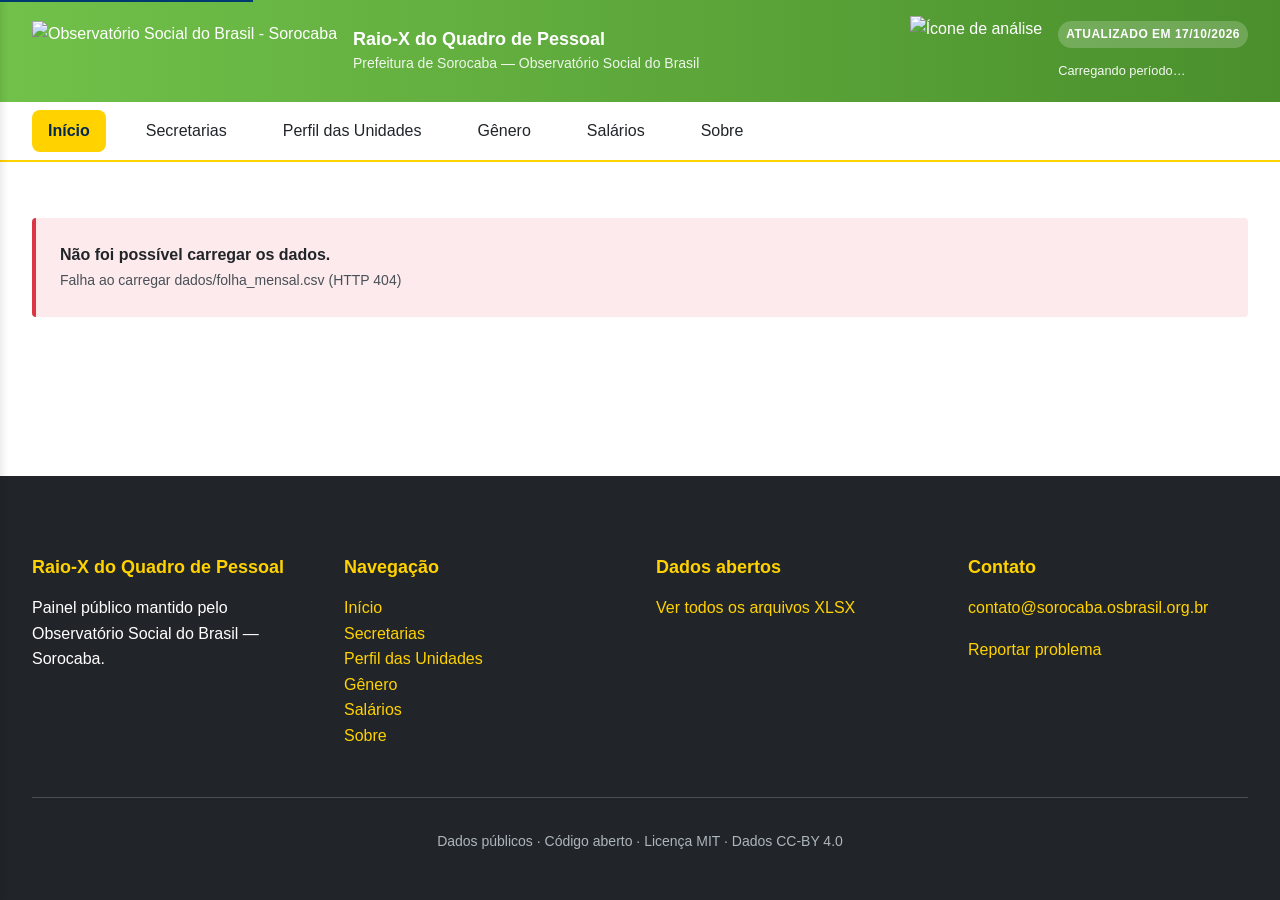
==== commit f5ba6cd8: "og:image e twitter:image usam JPG de 86KB (compatível com WhatsApp)" ====
--- a/index.html
+++ b/index.html
@@ -6,11 +6,11 @@
   <meta name="description" content="Painel público da folha de pagamento da Prefeitura de Sorocaba. Série histórica, análise por secretaria, distribuição salarial, gênero e infraestrutura das unidades.">
   <meta property="og:title" content="Raio-X do Quadro de Pessoal — Sorocaba">
   <meta property="og:description" content="Painel público da folha de pagamento da Prefeitura de Sorocaba.">
-  <meta property="og:image" content="https://projetosciviltech.github.io/raiox-folha-sorocaba/imagens/logo-obs-brasil.png">
+  <meta property="og:image" content="https://projetosciviltech.github.io/raiox-folha-sorocaba/imagens/logo-obs-brasil.jpg">
   <meta property="og:type" content="website">
   <meta property="og:url" content="https://projetosciviltech.github.io/raiox-folha-sorocaba/index.html">
   <meta name="twitter:card" content="summary_large_image">
-  <meta name="twitter:image" content="https://projetosciviltech.github.io/raiox-folha-sorocaba/imagens/logo-obs-brasil.png">
+  <meta name="twitter:image" content="https://projetosciviltech.github.io/raiox-folha-sorocaba/imagens/logo-obs-brasil.jpg">
   <link rel="canonical" href="https://projetosciviltech.github.io/raiox-folha-sorocaba/index.html">
   <link rel="icon" type="image/png" sizes="32x32" href="favicon-32x32.png">
   <link rel="icon" type="image/png" sizes="16x16" href="favicon-16x16.png">
